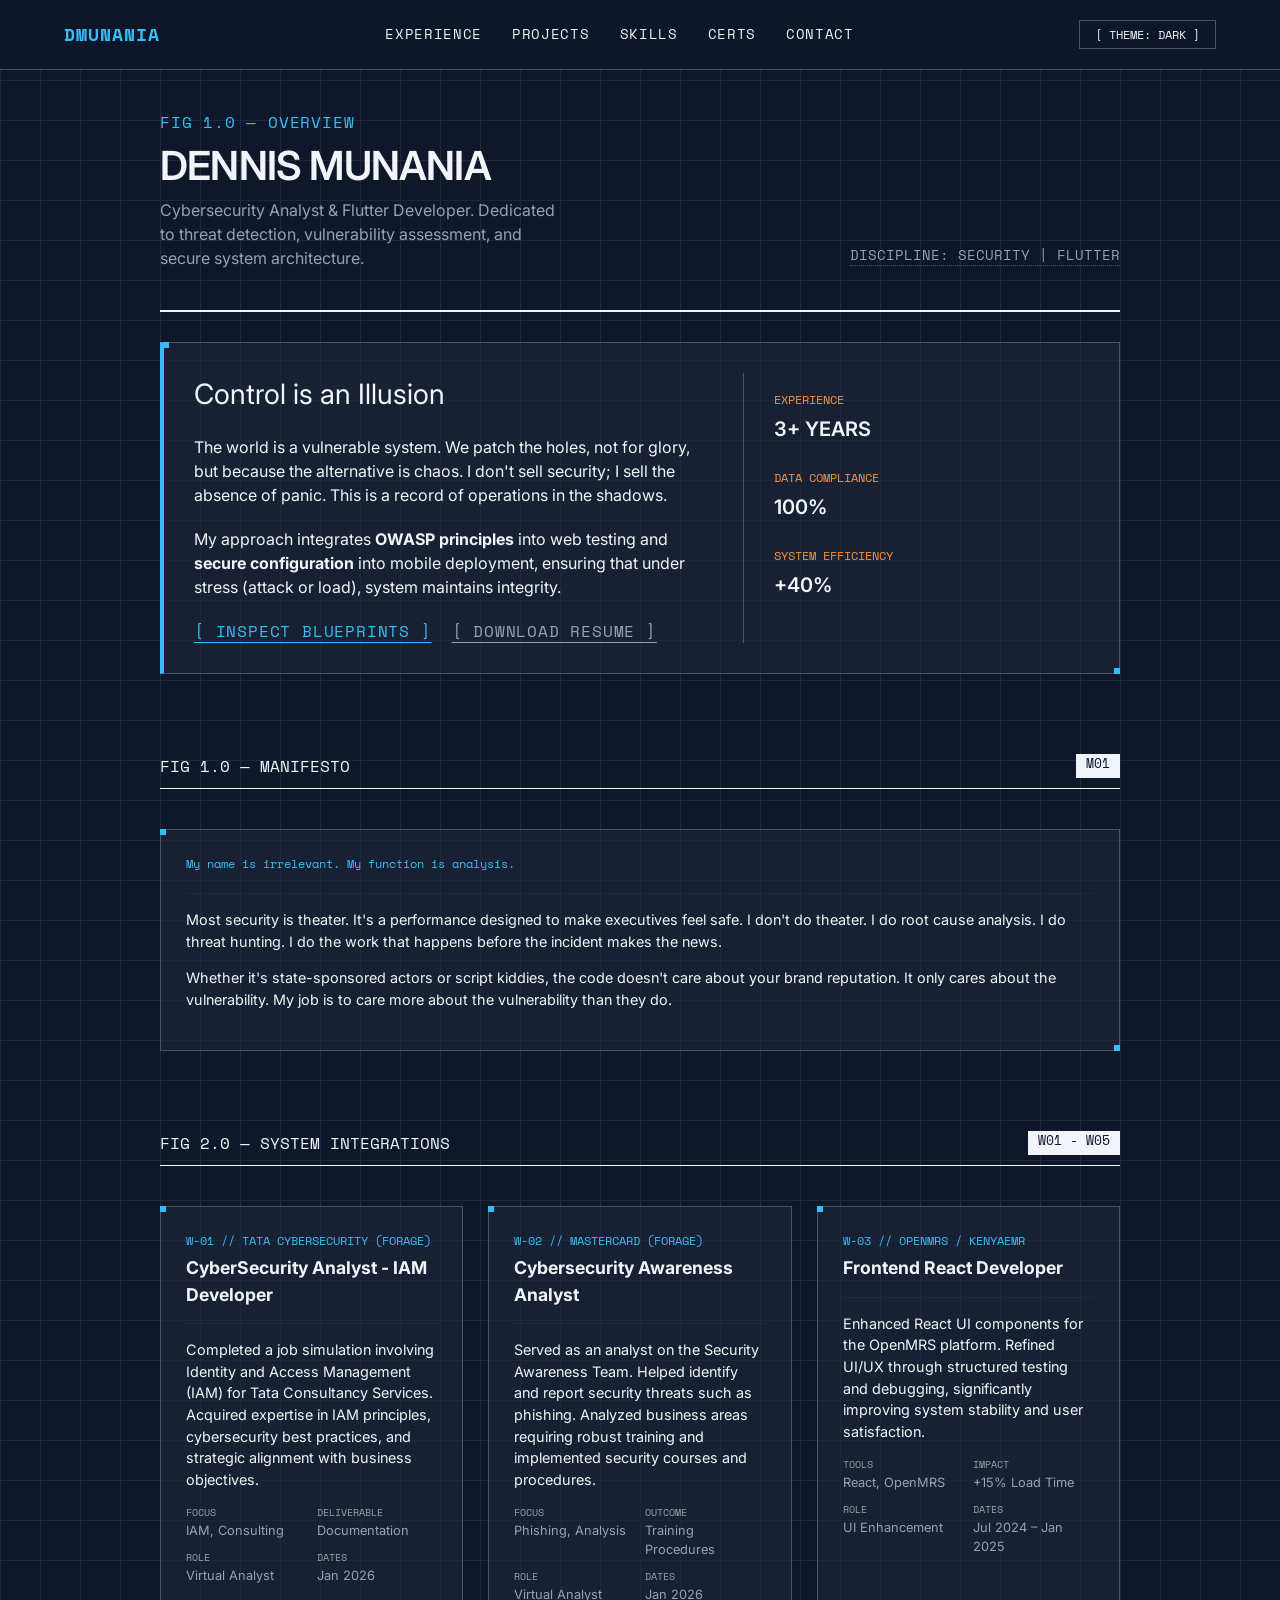
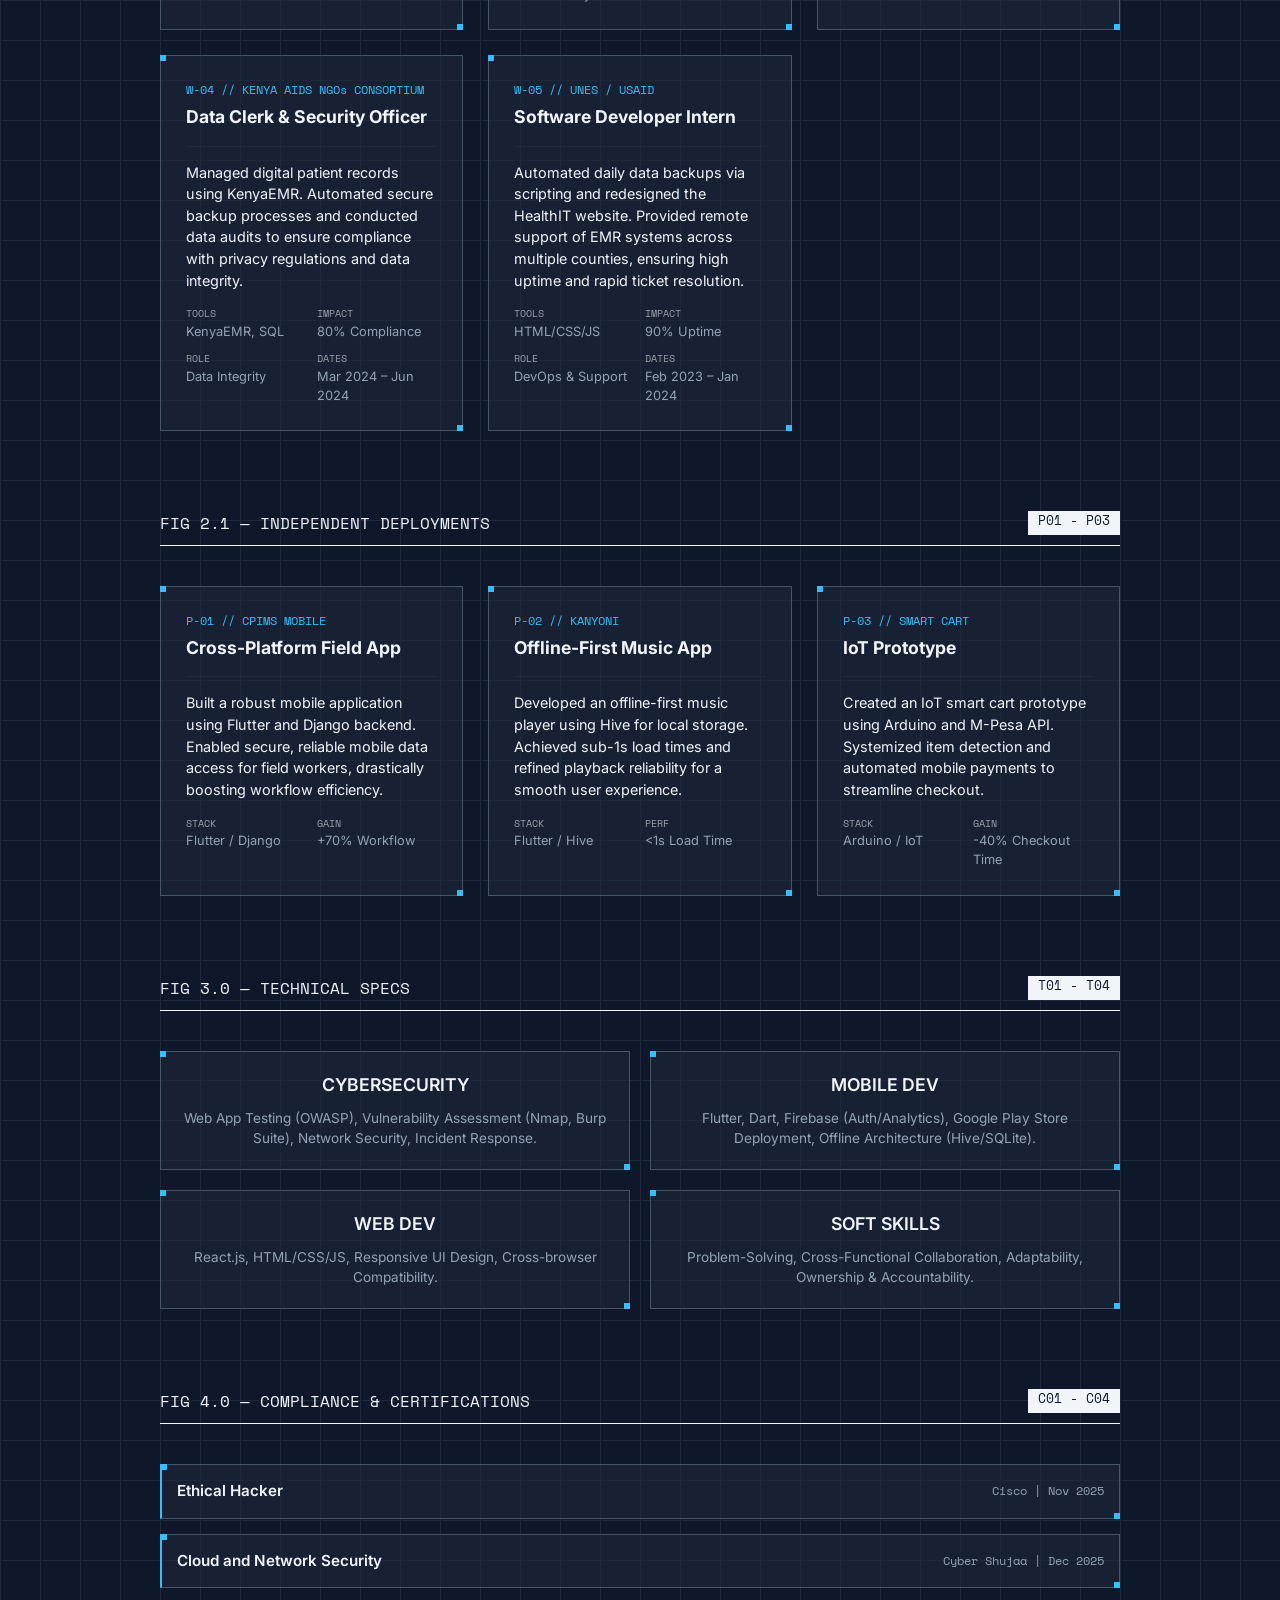
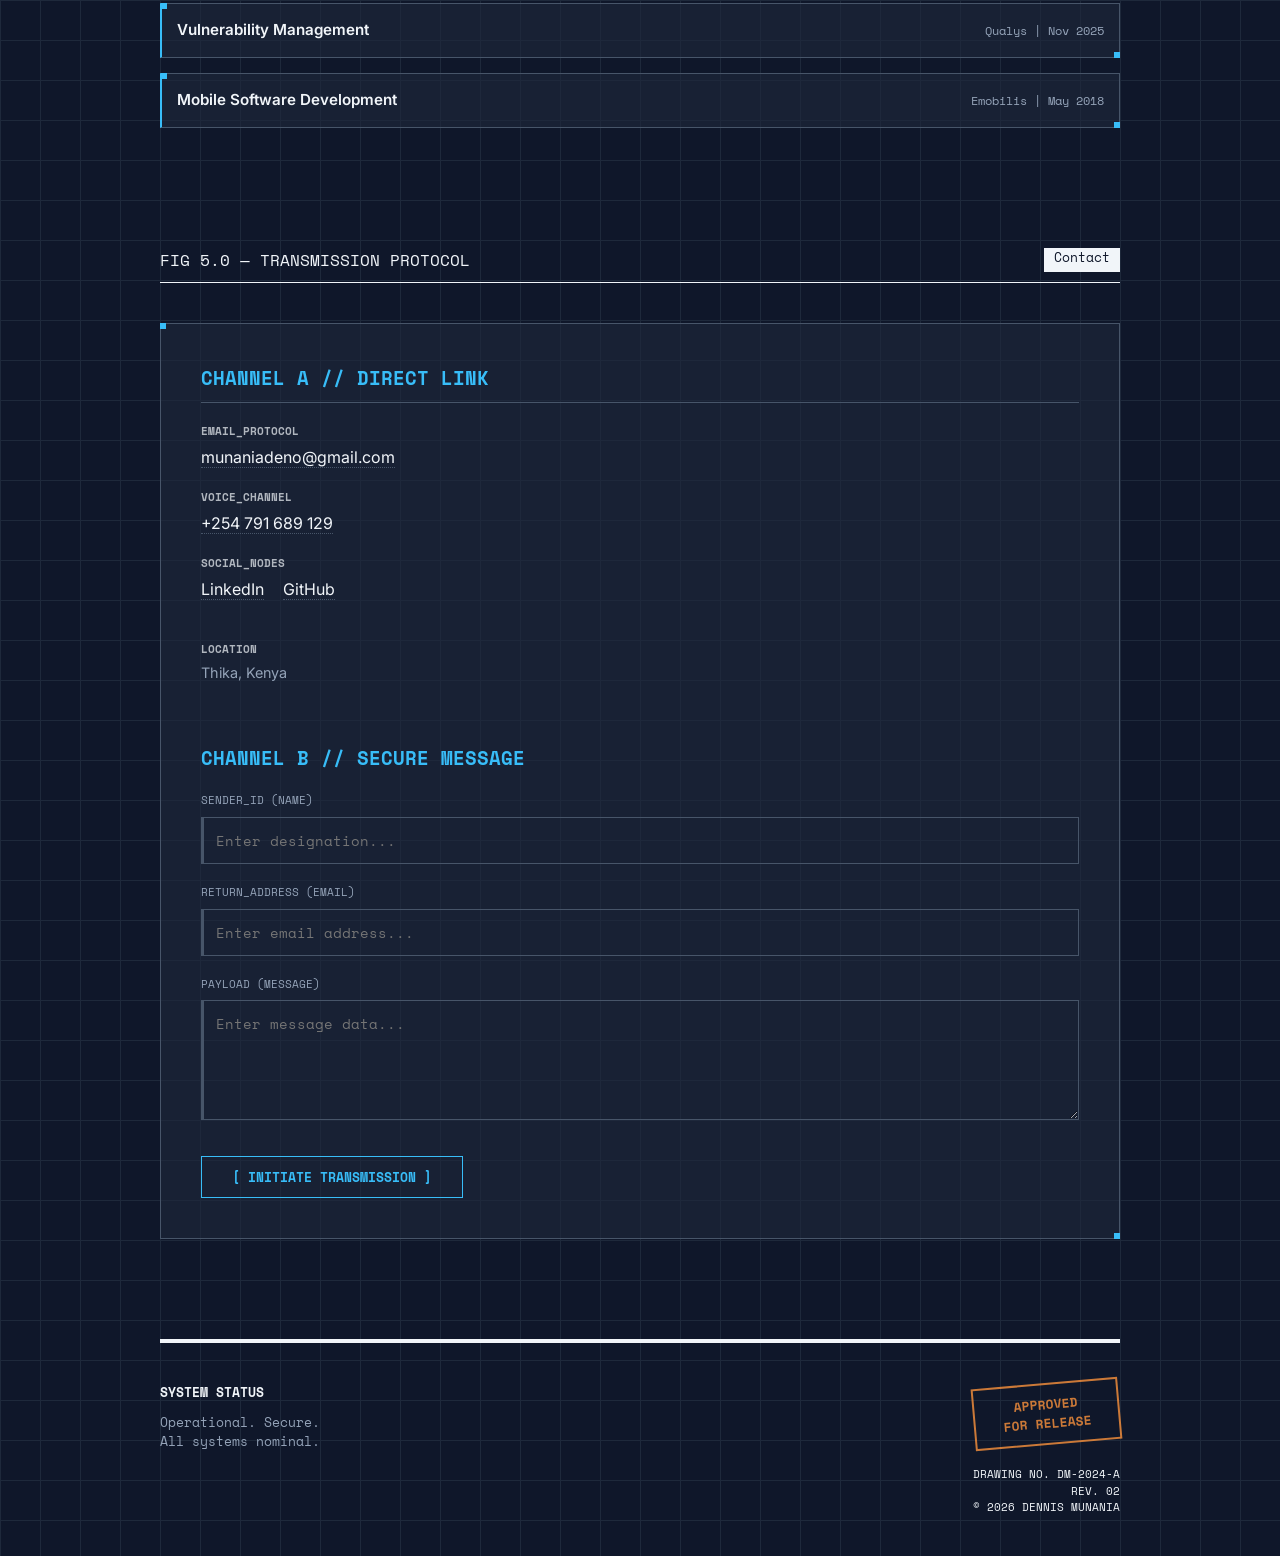
==== index.html @ c16d223c "first commit" ====
<!DOCTYPE html>
<html lang="en" data-theme="dark">
<head>
    <meta charset="UTF-8">
    <meta name="viewport" content="width=device-width, initial-scale=1.0">
    <title>Dennis Munania | Structural Security</title>
    <meta name="description" content="Portfolio of Dennis Munania - Flutter Developer & Cybersecurity Analyst.">

    <!-- Fonts: Inter for structure, Space Mono for technical specs -->
    <link rel="preconnect" href="https://fonts.googleapis.com">
    <link rel="preconnect" href="https://fonts.gstatic.com" crossorigin>
    <link href="https://fonts.googleapis.com/css2?family=Inter:wght@300;400;500;600&family=Space+Mono:ital,wght@0,400;0,700;1,400&display=swap" rel="stylesheet">
    <link rel="stylesheet" href="style.css">

</head>
<body>

    <!-- Navigation -->
    <nav class="blueprint-nav">
        <div class="nav-logo">DMUNANIA</div>
        <div class="nav-links">
            <a href="#experience">Experience</a>
            <a href="#projects">Projects</a>
            <a href="#skills">Skills</a>
            <a href="#certifications">Certs</a>
            <a href="#contact">Contact</a>
        </div>
        <button id="theme-toggle" class="theme-toggle-btn" aria-label="Toggle Dark Mode">
            [ THEME: DARK ]
        </button>
    </nav>

    <div class="container">
        
        <!-- Header: Title Block -->
        <header>
            <div class="title-block">
                <p class="tech-font" style="color: var(--primary-blue); margin-bottom: 10px;">FIG 1.0 — OVERVIEW</p>
                <h1>DENNIS MUNANIA</h1>
                <p style="max-width: 400px; color: var(--text-secondary);">
                    Cybersecurity Analyst & Flutter Developer. Dedicated to threat detection, vulnerability assessment, and secure system architecture.
                </p>
            </div>
            
            <div class="project-meta">
                <!-- <div class="meta-row">ARCHITECT: DENNIS MUNANIA</div> -->
                <div class="meta-row">DISCIPLINE: SECURITY | FLUTTER</div>
                <!-- <div class="meta-row">LOCATION: THIKA, KENYA</div>
                <div class="meta-row">CONTACT: +254791689129</div> -->
            </div>
        </header>

        <!-- Hero: Foundation Analysis -->
        <section>
            <div class="hero-plan border-box">
                <div class="hero-content">
                    <h2>Control is an Illusion</h2>
                    <p style="margin-bottom: 20px;">
                        The world is a vulnerable system. We patch the holes, not for glory, but because the alternative is chaos. I don't sell security; I sell the absence of panic. This is a record of operations in the shadows. 
                    </p>
                    <p>
                        My approach integrates <strong>OWASP principles</strong> into web testing and <strong>secure configuration</strong> into mobile deployment, 
                        ensuring that under stress (attack or load), system maintains integrity.
                    </p>


                    <div style="margin-top: 20px; display: flex; gap: 20px; flex-wrap: wrap;">
                        <!-- Primary Action -->
                        <a href="#projects" class="tech-font" style="color: var(--primary-blue); text-decoration: underline; text-underline-offset: 5px;">
                            [ INSPECT BLUEPRINTS ]
                        </a>
                        
                        <!-- Secondary Action -->
                        <a href="assets/Resume.pdf" download class="tech-font" style="color: var(--text-secondary); text-decoration: underline; text-underline-offset: 5px;">
                            [ DOWNLOAD RESUME ]
                        </a>
                    </div>
                </div>
                
                <div class="hero-stats">
                    <div class="stat-item">
                        <span class="stat-label">EXPERIENCE</span>
                        <div class="stat-value">3+ YEARS</div>
                    </div>
                    <div class="stat-item">
                        <span class="stat-label">DATA COMPLIANCE</span>
                        <div class="stat-value">100%</div>
                    </div>
                    <div class="stat-item">
                        <span class="stat-label">SYSTEM EFFICIENCY</span>
                        <div class="stat-value">+40%</div>
                    </div>
                </div>
            </div>
        </section>

        <!-- Manifesto -->
        <section>
            <div class="section-title">
                FIG 1.0 — MANIFESTO
                <span>M01</span>
            </div>
            <div class="case-grid">
                <article class="case-card border-box">
                    <div>
                        <div class="case-header">
                            <span class="case-id">My name is irrelevant. My function is analysis.</span>
                        </div>
                        <p>
                            Most security is theater. It's a performance designed to make executives feel safe. I don't do theater. I do root cause analysis. I do threat hunting. I do the work that happens before the incident makes the news.
                        </p>
                    <p>
                        Whether it's state-sponsored actors or script kiddies, the code doesn't care about your brand reputation. It only cares about the vulnerability. My job is to care more about the vulnerability than they do.
                    </p>
                    </div>
                </article>
            </div>
        </section>

        <!-- Work Experience -->
        <section id="experience">
            <div class="section-title">
                FIG 2.0 — SYSTEM INTEGRATIONS
                <span>W01 - W05</span>
            </div>

            <div class="case-grid">
                <!-- Role 01 (TATA) -->
                <article class="case-card border-box">
                    <div>
                        <div class="case-header">
                            <span class="case-id">W-01 // TATA CYBERSECURITY (FORAGE)</span>
                            <h3>CyberSecurity Analyst - IAM Developer</h3>
                        </div>
                        <p>
                            Completed a job simulation involving Identity and Access Management (IAM) for Tata Consultancy Services. Acquired expertise in IAM principles, cybersecurity best practices, and strategic alignment with business objectives.
                        </p>
                        <div class="case-specs">
                            <div><div class="spec-label">FOCUS</div>IAM, Consulting</div>
                            <div><div class="spec-label">DELIVERABLE</div>Documentation</div>
                            <div><div class="spec-label">ROLE</div>Virtual Analyst</div>
                            <div><div class="spec-label">DATES</div>Jan 2026</div>
                        </div>
                    </div>
                </article>

                <!-- Role 02 (MASTERCARD) -->
                <article class="case-card border-box">
                    <div>
                        <div class="case-header">
                            <span class="case-id">W-02 // MASTERCARD (FORAGE)</span>
                            <h3>Cybersecurity Awareness Analyst</h3>
                        </div>
                        <p>
                            Served as an analyst on the Security Awareness Team. Helped identify and report security threats such as phishing. Analyzed business areas requiring robust training and implemented security courses and procedures.
                        </p>
                        <div class="case-specs">
                            <div><div class="spec-label">FOCUS</div>Phishing, Analysis</div>
                            <div><div class="spec-label">OUTCOME</div>Training Procedures</div>
                            <div><div class="spec-label">ROLE</div>Virtual Analyst</div>
                            <div><div class="spec-label">DATES</div>Jan 2026</div>
                        </div>
                    </div>
                </article>

                <!-- Role 03 -->
                <article class="case-card border-box">
                    <div>
                        <div class="case-header">
                            <span class="case-id">W-03 // OPENMRS / KENYAEMR</span>
                            <h3>Frontend React Developer</h3>
                        </div>
                        <p>
                            Enhanced React UI components for the OpenMRS platform. Refined UI/UX through structured testing and debugging, significantly improving system stability and user satisfaction.
                        </p>
                        <div class="case-specs">
                            <div><div class="spec-label">TOOLS</div>React, OpenMRS</div>
                            <div><div class="spec-label">IMPACT</div>+15% Load Time</div>
                            <div><div class="spec-label">ROLE</div>UI Enhancement</div>
                            <div><div class="spec-label">DATES</div>Jul 2024 – Jan 2025</div>
                        </div>
                    </div>
                </article>

                <!-- Role 04 -->
                <article class="case-card border-box">
                    <div>
                        <div class="case-header">
                            <span class="case-id">W-04 // KENYA AIDS NGOs CONSORTIUM</span>
                            <h3>Data Clerk & Security Officer</h3>
                        </div>
                        <p>
                            Managed digital patient records using KenyaEMR. Automated secure backup processes and conducted data audits to ensure compliance with privacy regulations and data integrity.
                        </p>
                        <div class="case-specs">
                            <div><div class="spec-label">TOOLS</div>KenyaEMR, SQL</div>
                            <div><div class="spec-label">IMPACT</div>80% Compliance</div>
                            <div><div class="spec-label">ROLE</div>Data Integrity</div>
                            <div><div class="spec-label">DATES</div>Mar 2024 – Jun 2024</div>
                        </div>
                    </div>
                </article>

                <!-- Role 05 -->
                <article class="case-card border-box">
                    <div>
                        <div class="case-header">
                            <span class="case-id">W-05 // UNES / USAID</span>
                            <h3>Software Developer Intern</h3>
                        </div>
                        <p>
                            Automated daily data backups via scripting and redesigned the HealthIT website. Provided remote support of EMR systems across multiple counties, ensuring high uptime and rapid ticket resolution.
                        </p>
                        <div class="case-specs">
                            <div><div class="spec-label">TOOLS</div>HTML/CSS/JS</div>
                            <div><div class="spec-label">IMPACT</div>90% Uptime</div>
                            <div><div class="spec-label">ROLE</div>DevOps & Support</div>
                            <div><div class="spec-label">DATES</div>Feb 2023 – Jan 2024</div>
                        </div>
                    </div>
                </article>

            </div>
        </section>

        <!-- Projects -->
        <section id="projects">
            <div class="section-title">
                FIG 2.1 — INDEPENDENT DEPLOYMENTS
                <span>P01 - P03</span>
            </div>

            <div class="case-grid">
                <article class="case-card border-box">
                    <div>
                        <div class="case-header">
                            <span class="case-id">P-01 // CPIMS MOBILE</span>
                            <h3>Cross-Platform Field App</h3>
                        </div>
                        <p>Built a robust mobile application using Flutter and Django backend. Enabled secure, reliable mobile data access for field workers, drastically boosting workflow efficiency.</p>
                        <div class="case-specs">
                            <div><div class="spec-label">STACK</div>Flutter / Django</div>
                            <div><div class="spec-label">GAIN</div>+70% Workflow</div>
                        </div>
                    </div>
                </article>

                <article class="case-card border-box">
                    <div>
                        <div class="case-header">
                            <span class="case-id">P-02 // KANYONI</span>
                            <h3>Offline-First Music App</h3>
                        </div>
                        <p>Developed an offline-first music player using Hive for local storage. Achieved sub-1s load times and refined playback reliability for a smooth user experience.</p>
                        <div class="case-specs">
                            <div><div class="spec-label">STACK</div>Flutter / Hive</div>
                            <div><div class="spec-label">PERF</div><1s Load Time</div>
                        </div>
                    </div>
                </article>

                <article class="case-card border-box">
                    <div>
                        <div class="case-header">
                            <span class="case-id">P-03 // SMART CART</span>
                            <h3>IoT Prototype</h3>
                        </div>
                        <p>Created an IoT smart cart prototype using Arduino and M-Pesa API. Systemized item detection and automated mobile payments to streamline checkout.</p>
                        <div class="case-specs">
                            <div><div class="spec-label">STACK</div>Arduino / IoT</div>
                            <div><div class="spec-label">GAIN</div>-40% Checkout Time</div>
                        </div>
                    </div>
                </article>
            </div>
        </section>

        <!-- Skills -->
        <section id="skills">
            <div class="section-title">
                FIG 3.0 — TECHNICAL SPECS
                <span>T01 - T04</span>
            </div>
            <div class="skills-container">
                <div class="material-box border-box">
                    <div class="material-name">CYBERSECURITY</div>
                    <div class="material-desc">Web App Testing (OWASP), Vulnerability Assessment (Nmap, Burp Suite), Network Security, Incident Response.</div>
                </div>
                <div class="material-box border-box">
                    <div class="material-name">MOBILE DEV</div>
                    <div class="material-desc">Flutter, Dart, Firebase (Auth/Analytics), Google Play Store Deployment, Offline Architecture (Hive/SQLite).</div>
                </div>
                <div class="material-box border-box">
                    <div class="material-name">WEB DEV</div>
                    <div class="material-desc">React.js, HTML/CSS/JS, Responsive UI Design, Cross-browser Compatibility.</div>
                </div>
                <div class="material-box border-box">
                    <div class="material-name">SOFT SKILLS</div>
                    <div class="material-desc">Problem-Solving, Cross-Functional Collaboration, Adaptability, Ownership & Accountability.</div>
                </div>
            </div>
        </section>

        <!-- Certifications -->
        <section id="certifications">
            <div class="section-title">
                FIG 4.0 — COMPLIANCE & CERTIFICATIONS
                <span>C01 - C04</span>
            </div>
            <div class="cert-list">
                <div class="cert-item border-box">
                    <div class="cert-title">Ethical Hacker</div>
                    <div class="cert-meta">Cisco | Nov 2025</div>
                </div>
                <div class="cert-item border-box">
                    <div class="cert-title">Cloud and Network Security</div>
                    <div class="cert-meta">Cyber Shujaa | Dec 2025</div>
                </div>
                <div class="cert-item border-box">
                    <div class="cert-title">Vulnerability Management</div>
                    <div class="cert-meta">Qualys | Nov 2025</div>
                </div>
                <div class="cert-item border-box">
                    <div class="cert-title">Mobile Software Development</div>
                    <div class="cert-meta">Emobilis | May 2018</div>
                </div>
            </div>
        </section>

        <!-- Contact Section -->
        <section id="contact">
            <div class="section-title">
                FIG 5.0 — TRANSMISSION PROTOCOL
                <span>Contact</span>
            </div>
            
            <div class="contact-schematic border-box" style="padding: 40px;">
                <!-- Left: Contact Info -->
                <div class="contact-info-panel">
                    <h3>CHANNEL A // DIRECT LINK</h3>
                    
                    <div class="contact-item">
                        <strong>EMAIL_PROTOCOL</strong>
                        <a href="mailto:munaniadeno@gmail.com">munaniadeno@gmail.com</a>
                    </div>
                    
                    <div class="contact-item">
                        <strong>VOICE_CHANNEL</strong>
                        <a href="tel:+254791689129">+254 791 689 129</a>
                    </div>

                    <div class="contact-item">
                        <strong>SOCIAL_NODES</strong>
                        <div style="margin-top: 5px;">
                            <a href="https://www.linkedin.com/in/dennis-munania/" target="_blank" style="margin-right: 15px;">LinkedIn</a>
                            <a href="https://github.com/munania/" target="_blank" >GitHub</a>
                        </div>
                    </div>

                    <div class="contact-item" style="margin-top: 40px;">
                        <strong>LOCATION</strong>
                        <p style="font-size: 0.9rem; color: var(--text-secondary);">Thika, Kenya</p>
                    </div>
                </div>

                <!-- Right: Contact Form (Updated with Formspree) -->
                <div class="contact-form-panel">
                    <h3 style="font-family: var(--font-tech); margin-bottom: 20px; color: var(--primary-blue);">CHANNEL B // SECURE MESSAGE</h3>
                    <form 
                        action="https://formspree.io/f/mreeepve" 
                        method="POST"
                    >
                        <!-- Hidden input for subject line -->
                        <input type="hidden" name="_subject" value="New Transmission from Portfolio">

                        <div class="form-group">
                            <label class="form-label">SENDER_ID (NAME)</label>
                            <input type="text" class="form-input" name="name" required placeholder="Enter designation...">
                        </div>

                        <div class="form-group">
                            <label class="form-label">RETURN_ADDRESS (EMAIL)</label>
                            <input type="email" class="form-input" name="_replyto" required placeholder="Enter email address...">
                        </div>

                        <div class="form-group">
                            <label class="form-label">PAYLOAD (MESSAGE)</label>
                            <textarea class="form-textarea" name="message" required placeholder="Enter message data..."></textarea>
                        </div>

                        <button type="submit" class="submit-btn">[ INITIATE TRANSMISSION ]</button>
                    </form>
                </div>
            </div>
        </section>

        <!-- Footer -->
        <footer>
            <div class="footer-col">
                <p><strong>SYSTEM STATUS</strong></p>
                <p style="margin-top: 10px; color: var(--text-secondary);">
                    Operational. Secure.<br>
                    All systems nominal.
                </p>
            </div>
            <div class="footer-col" style="text-align: right;">
                <div class="approval-stamp">
                    APPROVED<br>
                    FOR RELEASE
                </div>
                <p style="margin-top: 20px; font-size: 0.7rem;">
                    DRAWING NO. DM-2024-A<br>
                    REV. 02<br>
                    &copy; <span id="year"></span> DENNIS MUNANIA
                </p>
            </div>
        </footer>

    </div>

    <script>
        // --- Dynamic Year Script ---
        document.getElementById('year').textContent = new Date().getFullYear();

        // --- Theme Toggle Logic ---
        const toggleBtn = document.getElementById('theme-toggle');
        const htmlElement = document.documentElement;

        // Default to 'dark' if no local storage found
        const currentTheme = localStorage.getItem('theme') || 'dark';
        htmlElement.setAttribute('data-theme', currentTheme);
        updateButtonText(currentTheme);

        toggleBtn.addEventListener('click', () => {
            let theme = htmlElement.getAttribute('data-theme');
            const newTheme = theme === 'light' ? 'dark' : 'light';
            
            htmlElement.setAttribute('data-theme', newTheme);
            localStorage.setItem('theme', newTheme);
            updateButtonText(newTheme);
        });

        function updateButtonText(theme) {
            if (theme === 'light') {
                toggleBtn.textContent = '[ THEME: LIGHT ]';
            } else {
                toggleBtn.textContent = '[ THEME: DARK ]';
            }
        }
    </script>

</body>
</html>
---- style.css ----
/* --- CSS Variables & Themes --- */
        :root {
            /* LIGHT THEME */
            --bg-color: #FDFDFD;
            --grid-line: #E2E8F0;
            --border-color: #94A3B8;
            --primary-blue: #2563EB;
            --primary-dark: #1E3A8A;
            --text-main: #0F172A;
            --text-secondary: #475569;
            --accent-orange: #EA580C; 
            --card-bg: rgba(255, 255, 255, 0.8);
            --nav-bg: rgba(253, 253, 253, 0.95);

            /* Typography */
            --font-display: 'Inter', system-ui, sans-serif;
            --font-tech: 'Space Mono', monospace;
            
            /* Dimensions - Reduced Width for focused reading */
            --spacing-unit: 1rem;
            --container-width: 1000px; 
        }

        [data-theme="dark"] {
            /* DARK THEME (Blueprint Night Mode) */
            --bg-color: #0F172A; /* Dark Slate */
            --grid-line: #1E293B; /* Faint dark lines */
            --border-color: #475569;
            --primary-blue: #38BDF8; /* Sky Blue for dark mode contrast */
            --primary-dark: #0EA5E9;
            --text-main: #F1F5F9; /* Off-white text */
            --text-secondary: #94A3B8;
            --accent-orange: #FB923C;
            --card-bg: rgba(30, 41, 59, 0.6);
            --nav-bg: rgba(15, 23, 42, 0.95);
        }

        /* --- Global Reset & Background Grid --- */
        * {
            box-sizing: border-box;
            margin: 0;
            padding: 0;
            transition: background-color 0.3s ease, color 0.3s ease, border-color 0.3s ease;
        }

        body {
            background-color: var(--bg-color);
            /* The grid sits behind the container */
            background-image: 
                linear-gradient(var(--grid-line) 1px, transparent 1px),
                linear-gradient(90deg, var(--grid-line) 1px, transparent 1px);
            background-size: 40px 40px;
            color: var(--text-main);
            font-family: var(--font-display);
            line-height: 1.5;
            overflow-x: hidden;
            padding-top: 70px; /* Space for sticky nav */
        }

        /* --- Navigation Bar --- */
        .blueprint-nav {
            position: fixed;
            top: 0;
            left: 0;
            width: 100%;
            height: 70px;
            background-color: var(--nav-bg);
            border-bottom: 1px solid var(--border-color);
            z-index: 1000;
            display: flex;
            justify-content: space-between;
            align-items: center;
            padding: 0 5%;
            backdrop-filter: blur(5px);
        }

        .nav-logo {
            font-family: var(--font-tech);
            font-weight: 700;
            font-size: 1.1rem;
            color: var(--primary-blue);
            text-transform: uppercase;
            letter-spacing: 1px;
        }

        .nav-links {
            display: flex;
            gap: 30px;
            align-items: center;
        }

        .nav-links a {
            font-family: var(--font-tech);
            font-size: 0.85rem;
            color: var(--text-main);
            text-decoration: none;
            text-transform: uppercase;
            letter-spacing: 0.05em;
            position: relative;
        }

        .nav-links a:hover {
            color: var(--primary-blue);
        }

        .theme-toggle-btn {
            background: transparent;
            border: 1px solid var(--border-color);
            color: var(--text-main);
            font-family: var(--font-tech);
            font-size: 0.75rem;
            padding: 5px 15px;
            cursor: pointer;
            text-transform: uppercase;
            transition: all 0.3s ease;
        }

        .theme-toggle-btn:hover {
            background: var(--primary-blue);
            color: white;
            border-color: var(--primary-blue);
        }

        /* --- Utility Classes --- */
        .tech-font {
            font-family: var(--font-tech);
            text-transform: uppercase;
            letter-spacing: 0.05em;
        }

        .border-box {
            border: 1px solid var(--border-color);
            background: var(--card-bg);
            position: relative;
        }

        .border-box::before, .border-box::after {
            content: '';
            position: absolute;
            width: 6px;
            height: 6px;
            background-color: var(--primary-blue);
            transition: all 0.3s ease;
            /* CRITICAL FIX: Allows clicks to pass through the decorative corners */
            pointer-events: none; 
        }
        .border-box::before { top: -1px; left: -1px; }
        .border-box::after { bottom: -1px; right: -1px; }
        
        .border-box:hover::before, .border-box:hover::after {
            width: 100%;
            height: 100%;
            opacity: 0.05;
            background-color: var(--primary-blue);
        }

        /* --- Layout Structure --- */
        .container {
            max-width: var(--container-width);
            margin: 0 auto;
            padding: 0 20px;
        }

        section {
            margin-bottom: 80px;
            scroll-margin-top: 100px; /* Offset for sticky header */
        }

        /* --- Header --- */
        header {
            padding: 40px 0 40px;
            border-bottom: 2px solid var(--text-main);
            display: flex;
            justify-content: space-between;
            align-items: flex-end;
            flex-wrap: wrap;
            gap: 20px;
        }

        .title-block h1 {
            font-size: 2.5rem;
            font-weight: 600;
            line-height: 1.1;
            margin-bottom: 10px;
            letter-spacing: -0.02em;
        }

        .project-meta {
            text-align: right;
            font-family: var(--font-tech);
            font-size: 0.85rem;
            color: var(--text-secondary);
        }

        .meta-row {
            margin-bottom: 4px;
            border-bottom: 1px dotted var(--border-color);
            display: inline-block;
            min-width: 150px;
        }

        /* --- Hero Section --- */
        .hero-plan {
            display: grid;
            grid-template-columns: 1.5fr 1fr;
            gap: 30px;
            padding: 30px;
            border-left: 4px solid var(--primary-blue);
            background: var(--card-bg);
            margin-top: 30px;
        }

        .hero-content h2 {
            font-size: 1.75rem;
            margin-bottom: 20px;
            font-weight: 400;
        }

        .hero-stats {
            border-left: 1px solid var(--border-color);
            padding-left: 30px;
            display: flex;
            flex-direction: column;
            justify-content: center;
        }

        .stat-item {
            margin-bottom: 25px;
        }

        .stat-label {
            display: block;
            font-family: var(--font-tech);
            font-size: 0.75rem;
            color: var(--accent-orange);
            margin-bottom: 5px;
        }

        .stat-value {
            font-size: 1.25rem;
            font-weight: 600;
        }

        /* --- Section Titles --- */
        .section-title {
            font-family: var(--font-tech);
            font-size: 1rem;
            border-bottom: 1px solid var(--text-main);
            padding-bottom: 10px;
            margin-bottom: 40px;
            display: flex;
            justify-content: space-between;
        }
        
        .section-title span {
            background: var(--text-main);
            color: var(--bg-color);
            padding: 0 10px;
            font-size: 0.8rem;
        }

        /* --- Cards --- */
        .case-grid {
            display: grid;
            grid-template-columns: repeat(auto-fit, minmax(300px, 1fr));
            gap: 25px;
        }

        .case-card {
            padding: 25px;
            display: flex;
            flex-direction: column;
            justify-content: space-between;
            height: 100%;
        }

        .case-header {
            border-bottom: 1px solid var(--grid-line);
            padding-bottom: 15px;
            margin-bottom: 15px;
        }

        .case-id {
            font-family: var(--font-tech);
            color: var(--primary-blue);
            font-size: 0.75rem;
            margin-bottom: 5px;
            display: block;
        }
        
        .case-card h3 {
            font-size: 1.1rem;
        }

        .case-card p {
            font-size: 0.9rem;
            margin-bottom: 15px;
        }

        .case-specs {
            display: grid;
            grid-template-columns: 1fr 1fr;
            gap: 10px;
            margin-top: auto;
            font-size: 0.8rem;
            color: var(--text-secondary);
        }

        .spec-label {
            font-family: var(--font-tech);
            font-size: 0.65rem;
            color: var(--text-main);
            opacity: 0.6;
        }

        /* --- Skills & Certs --- */
        .skills-container {
            display: grid;
            grid-template-columns: repeat(2, 1fr);
            gap: 20px;
        }

        .material-box {
            padding: 20px;
            text-align: center;
        }

        .material-name {
            font-size: 1.1rem;
            font-weight: 600;
            margin-bottom: 10px;
        }

        .material-desc {
            font-size: 0.85rem;
            color: var(--text-secondary);
        }

        .cert-list {
            display: grid;
            grid-template-columns: 1fr;
            gap: 15px;
        }
        
        .cert-item {
            padding: 15px;
            border-left: 2px solid var(--primary-blue);
            background: var(--card-bg);
            display: flex;
            justify-content: space-between;
            align-items: center;
        }
        
        .cert-title {
            font-weight: 600;
            font-size: 0.95rem;
        }
        
        .cert-meta {
            font-size: 0.75rem;
            color: var(--text-secondary);
            font-family: var(--font-tech);
            text-align: right;
        }

        /* --- Contact Section --- */
        #contact {
            padding-top: 40px;
        }

        .contact-schematic {
            display: grid;
            grid-template-columns: 1fr;
            gap: 40px;
        }

        .contact-info-panel h3 {
            font-family: var(--font-tech);
            margin-bottom: 20px;
            color: var(--primary-blue);
            border-bottom: 1px solid var(--border-color);
            padding-bottom: 10px;
        }

        .contact-item {
            margin-bottom: 20px;
        }
        
        .contact-item strong {
            display: block;
            font-family: var(--font-tech);
            font-size: 0.7rem;
            opacity: 0.7;
            margin-bottom: 5px;
            text-transform: uppercase;
        }
        
        .contact-item a {
            color: var(--text-main);
            text-decoration: none;
            border-bottom: 1px dotted var(--border-color);
        }
        
        .contact-item a:hover {
            color: var(--primary-blue);
            border-style: solid;
        }

        .form-group {
            margin-bottom: 20px;
            position: relative;
        }

        .form-label {
            display: block;
            font-family: var(--font-tech);
            font-size: 0.7rem;
            margin-bottom: 8px;
            color: var(--text-secondary);
            text-transform: uppercase;
        }

        .form-input, .form-textarea {
            width: 100%;
            background: transparent;
            border: 1px solid var(--border-color);
            border-left: 3px solid var(--border-color);
            padding: 12px;
            font-family: var(--font-tech);
            color: var(--text-main);
            font-size: 0.9rem;
            outline: none;
            /* Ensure inputs are clickable above any other elements */
            position: relative;
            z-index: 10; 
        }

        .form-input:focus, .form-textarea:focus {
            border-color: var(--primary-blue);
            border-left-color: var(--primary-blue);
        }

        .form-textarea {
            resize: vertical;
            min-height: 120px;
        }

        .submit-btn {
            background: transparent;
            color: var(--primary-blue);
            border: 1px solid var(--primary-blue);
            padding: 10px 30px;
            font-family: var(--font-tech);
            font-weight: 700;
            text-transform: uppercase;
            cursor: pointer;
            transition: all 0.3s ease;
            margin-top: 10px;
            position: relative;
            z-index: 10;
        }

        .submit-btn:hover {
            background: var(--primary-blue);
            color: var(--bg-color);
        }

        /* --- Footer --- */
        footer {
            margin-top: 100px;
            padding: 40px 0;
            border-top: 4px solid var(--text-main);
            display: flex;
            justify-content: space-between;
            align-items: flex-start;
            font-family: var(--font-tech);
            font-size: 0.8rem;
        }

        .footer-col {
            max-width: 300px;
        }

        .approval-stamp {
            border: 2px solid var(--accent-orange);
            color: var(--accent-orange);
            padding: 10px 20px;
            text-align: center;
            font-weight: bold;
            transform: rotate(-5deg);
            opacity: 0.8;
        }

        /* --- Responsive --- */
        @media (max-width: 768px) {
            .blueprint-nav { padding: 0 20px; }
            .nav-links { display: none; }
            .hero-plan { grid-template-columns: 1fr; }
            .hero-stats { border-left: none; border-top: 1px solid var(--border-color); padding-left: 0; padding-top: 30px; }
            header { flex-direction: column; align-items: flex-start; }
            .project-meta { text-align: left; }
            .skills-container { grid-template-columns: 1fr; }
        }
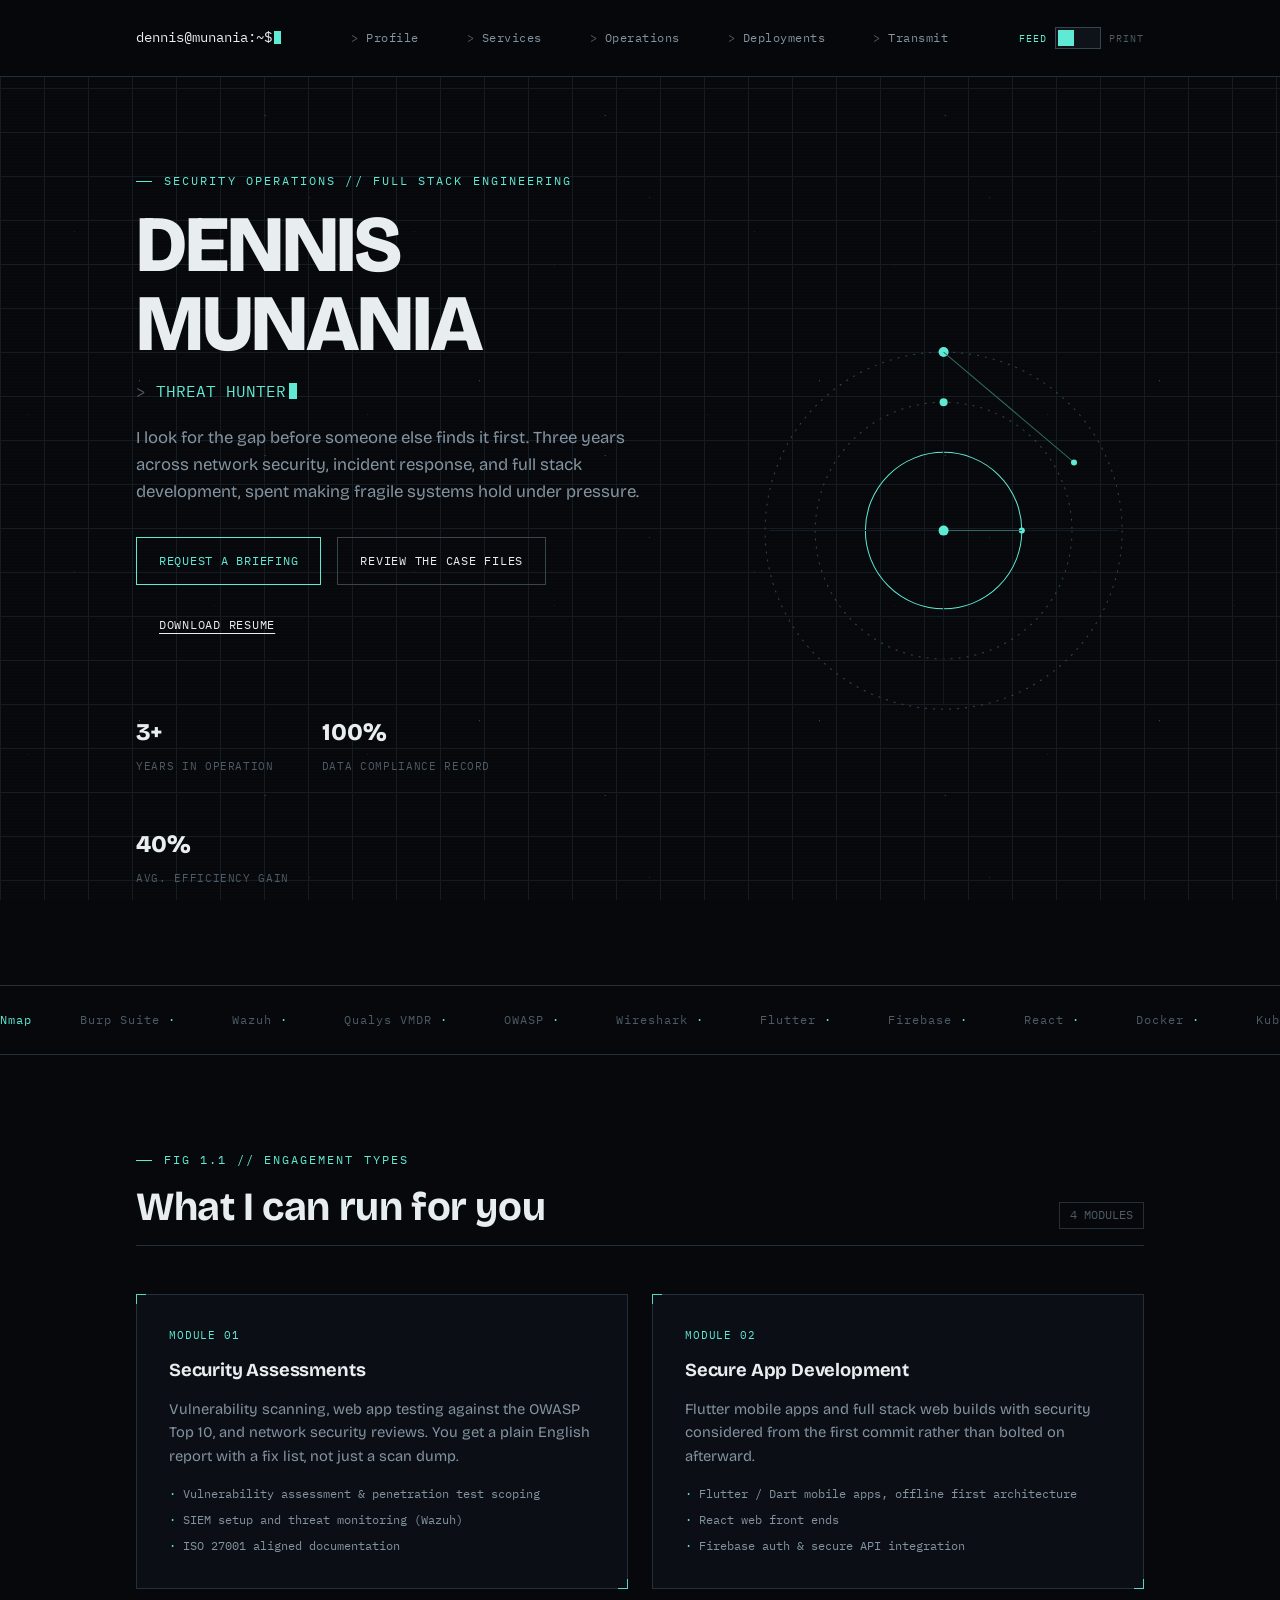
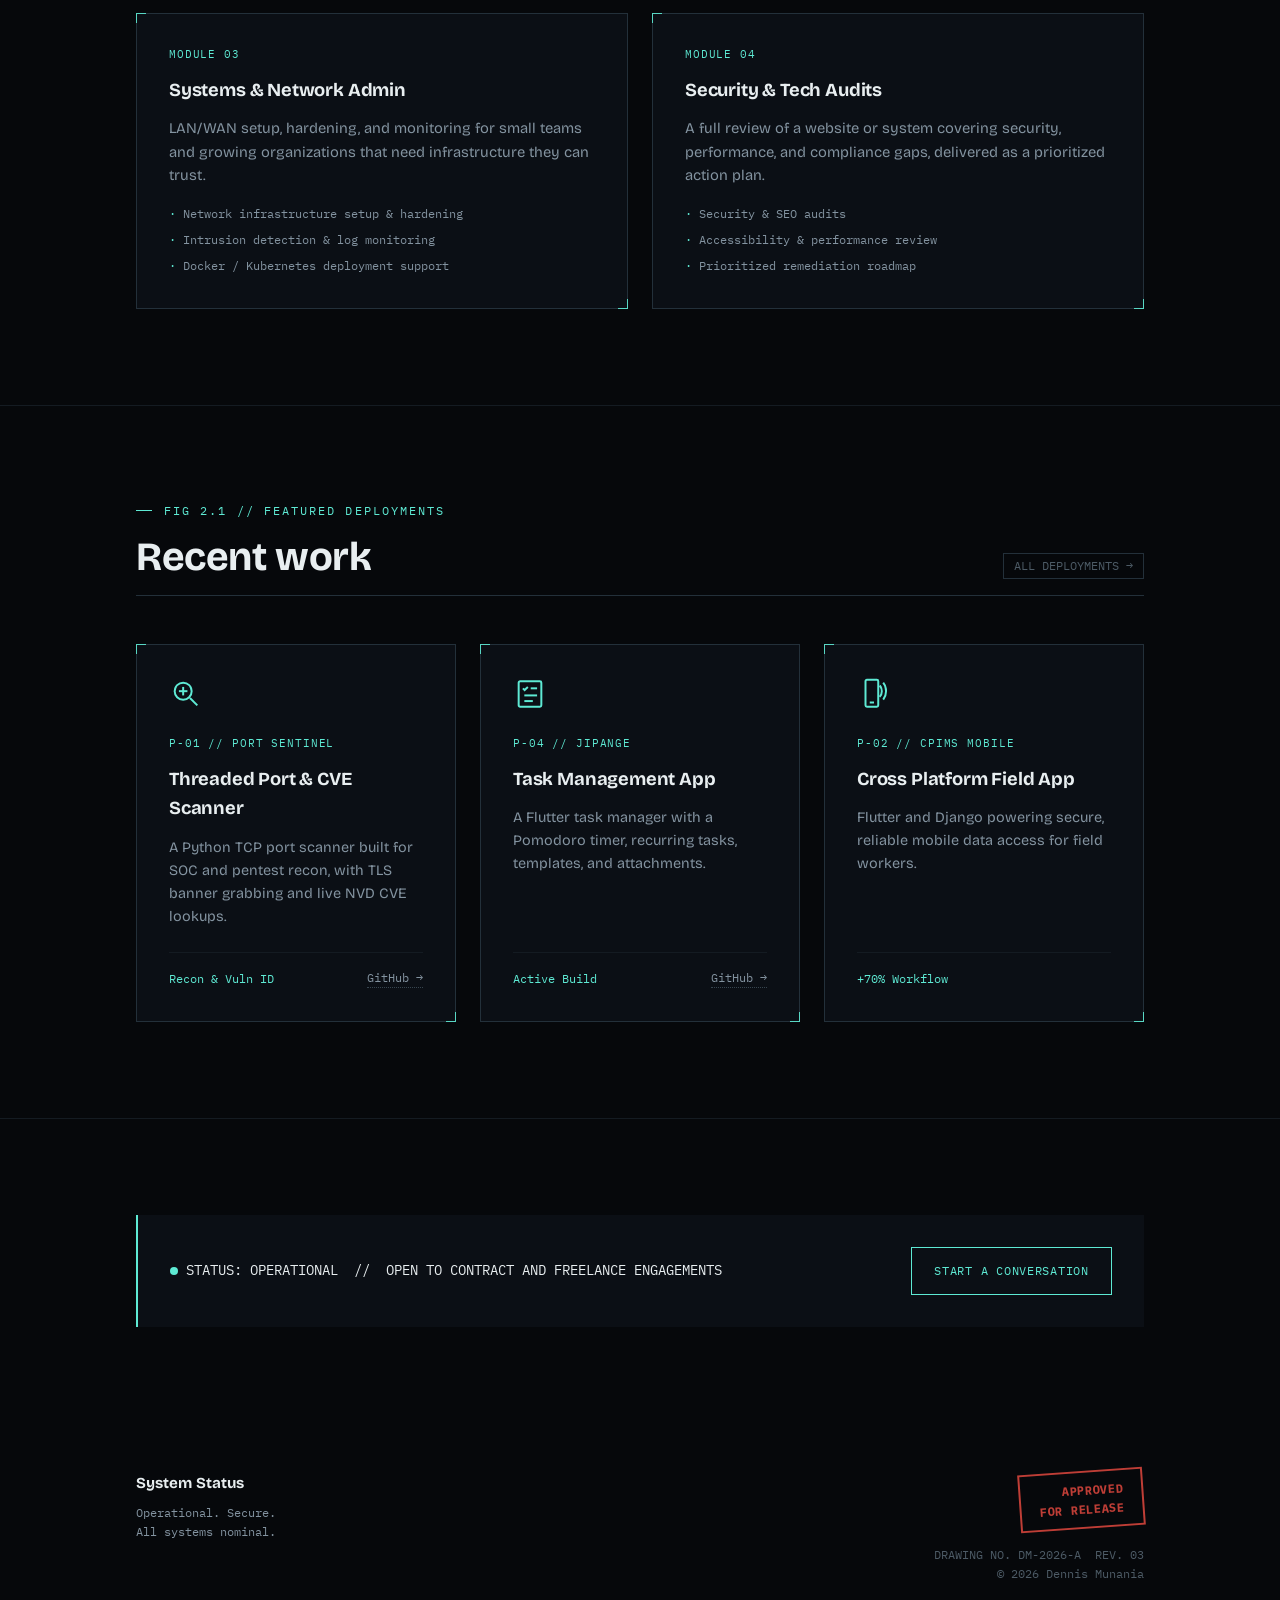
==== commit 850268d3: "Update UI design and added multiple pages" ====
--- a/index.html
+++ b/index.html
@@ -1,453 +1,337 @@
 <!DOCTYPE html>
 <html lang="en" data-theme="dark">
 <head>
-    <meta charset="UTF-8">
-    <meta name="viewport" content="width=device-width, initial-scale=1.0">
-    <title>Dennis Munania | Structural Security</title>
-    <meta name="description" content="Portfolio of Dennis Munania - Flutter Developer & Cybersecurity Analyst.">
-
-    <!-- Fonts: Inter for structure, Space Mono for technical specs -->
-    <link rel="preconnect" href="https://fonts.googleapis.com">
-    <link rel="preconnect" href="https://fonts.gstatic.com" crossorigin>
-    <link href="https://fonts.googleapis.com/css2?family=Inter:wght@300;400;500;600&family=Space+Mono:ital,wght@0,400;0,700;1,400&display=swap" rel="stylesheet">
-    <link rel="stylesheet" href="style.css">
-
+<meta charset="UTF-8">
+<script>(function(){try{var t=localStorage.getItem("dm-theme");if(t)document.documentElement.setAttribute("data-theme",t);}catch(e){}})();</script>
+<meta name="viewport" content="width=device-width, initial-scale=1.0">
+<title>Dennis Munania | Security Analyst & Full Stack Developer</title>
+<meta name="description" content="Dennis Munania. Cybersecurity analyst and Flutter / full stack developer based in Kenya. Security assessments, secure app development, and systems administration for hire.">
+<link rel="preconnect" href="https://fonts.googleapis.com">
+<link rel="preconnect" href="https://fonts.gstatic.com" crossorigin>
+<link href="https://fonts.googleapis.com/css2?family=Bricolage+Grotesque:opsz,wght@12..96,400;12..96,500;12..96,600;12..96,700;12..96,800&family=IBM+Plex+Mono:wght@400;500;600&display=swap" rel="stylesheet">
+<meta name="keywords" content="cybersecurity analyst Kenya, penetration testing Nairobi, Flutter developer Kenya, freelance security consultant, ethical hacker Kenya, network security Thika, ISO 27001 consultant Kenya, security audit Kenya, full stack developer Kenya, hire cybersecurity analyst">
+<meta name="robots" content="index, follow, max-image-preview:large">
+<meta name="author" content="Dennis Munania">
+<meta name="copyright" content="Dennis Munania">
+<meta http-equiv="Content-Language" content="en">
+<link rel="canonical" href="https://dennismunania.com/">
+<link rel="icon" href="data:,">
+<meta name="theme-color" content="#06080b">
+
+<meta name="geo.region" content="KE-13">
+<meta name="geo.placename" content="Thika, Kenya">
+<meta name="geo.position" content="-1.0396;37.0900">
+<meta name="ICBM" content="-1.0396, 37.0900">
+
+<meta property="og:type" content="website">
+<meta property="og:url" content="https://dennismunania.com/">
+<meta property="og:title" content="Dennis Munania | Security Analyst & Full Stack Developer">
+<meta property="og:description" content="Dennis Munania. Cybersecurity analyst and Flutter / full stack developer based in Kenya. Security assessments, secure app development, and systems administration for hire.">
+<meta property="og:image" content="https://dennismunania.com/assets/og-image.jpg">
+<meta property="og:image:width" content="1200">
+<meta property="og:image:height" content="630">
+<meta property="og:site_name" content="Dennis Munania">
+<meta property="og:locale" content="en_US">
+
+<meta name="twitter:card" content="summary_large_image">
+<meta name="twitter:title" content="Dennis Munania | Security Analyst & Full Stack Developer">
+<meta name="twitter:description" content="Dennis Munania. Cybersecurity analyst and Flutter / full stack developer based in Kenya. Security assessments, secure app development, and systems administration for hire.">
+<meta name="twitter:image" content="https://dennismunania.com/assets/og-image.jpg">
+
+<script type="application/ld+json">
+{
+  "@context": "https://schema.org",
+  "@type": "Person",
+  "@id": "https://dennismunania.com/#person",
+  "name": "Dennis Munania",
+  "url": "https://dennismunania.com/",
+  "image": "https://dennismunania.com/assets/og-image.jpg",
+  "jobTitle": "Cybersecurity Analyst & Full Stack Developer",
+  "description": "Cybersecurity analyst and Flutter / full stack developer based in Kenya, offering security assessments, secure app development, and systems administration.",
+  "email": "mailto:munaniadeno@gmail.com",
+  "telephone": "+254791689129",
+  "address": {
+    "@type": "PostalAddress",
+    "addressLocality": "Thika",
+    "addressRegion": "Kiambu County",
+    "addressCountry": "KE"
+  },
+  "sameAs": [
+    "https://www.linkedin.com/in/dennis-munania/",
+    "https://github.com/munania/"
+  ],
+  "knowsAbout": [
+    "Cybersecurity",
+    "Penetration Testing",
+    "Vulnerability Assessment",
+    "Network Security",
+    "Incident Response",
+    "SIEM",
+    "Wazuh",
+    "ISO 27001",
+    "Flutter Development",
+    "React",
+    "Systems Administration"
+  ],
+  "alumniOf": {
+    "@type": "CollegeOrUniversity",
+    "name": "Masinde Muliro University of Science and Technology"
+  },
+  "makesOffer": [
+    {
+      "@type": "Offer",
+      "itemOffered": {
+        "@type": "Service",
+        "name": "Security Assessments",
+        "description": "Vulnerability scanning, OWASP Top 10 web app testing, and network security reviews."
+      }
+    },
+    {
+      "@type": "Offer",
+      "itemOffered": {
+        "@type": "Service",
+        "name": "Secure App Development",
+        "description": "Flutter mobile apps and full stack web builds with security considered from the first commit."
+      }
+    },
+    {
+      "@type": "Offer",
+      "itemOffered": {
+        "@type": "Service",
+        "name": "Systems & Network Admin",
+        "description": "LAN/WAN setup, hardening, and monitoring for small teams and growing organizations."
+      }
+    },
+    {
+      "@type": "Offer",
+      "itemOffered": {
+        "@type": "Service",
+        "name": "Security & Tech Audits",
+        "description": "Full review of a website or system covering security, performance, and compliance gaps."
+      }
+    }
+  ]
+}
+</script>
+<script type="application/ld+json">
+{
+  "@context": "https://schema.org",
+  "@type": "WebSite",
+  "@id": "https://dennismunania.com/#website",
+  "name": "Dennis Munania | Security Analyst & Full Stack Developer",
+  "url": "https://dennismunania.com/",
+  "author": {
+    "@id": "https://dennismunania.com/#person"
+  },
+  "inLanguage": "en"
+}
+</script>
+<link rel="stylesheet" href="style.css">
 </head>
-<body>
-
-    <!-- Navigation -->
-    <nav class="blueprint-nav">
-        <div class="nav-logo">DMUNANIA</div>
-        <div class="nav-links">
-            <a href="#experience">Experience</a>
-            <a href="#projects">Projects</a>
-            <a href="#skills">Skills</a>
-            <a href="#certifications">Certs</a>
-            <a href="#contact">Contact</a>
-        </div>
-        <button id="theme-toggle" class="theme-toggle-btn" aria-label="Toggle Dark Mode">
-            [ THEME: DARK ]
-        </button>
-    </nav>
-
-    <div class="container">
-        
-        <!-- Header: Title Block -->
-        <header>
-            <div class="title-block">
-                <p class="tech-font" style="color: var(--primary-blue); margin-bottom: 10px;">FIG 1.0 — OVERVIEW</p>
-                <h1>DENNIS MUNANIA</h1>
-                <p style="max-width: 400px; color: var(--text-secondary);">
-                    Cybersecurity Analyst & Flutter Developer. Dedicated to threat detection, vulnerability assessment, and secure system architecture.
-                </p>
-            </div>
-            
-            <div class="project-meta">
-                <!-- <div class="meta-row">ARCHITECT: DENNIS MUNANIA</div> -->
-                <div class="meta-row">DISCIPLINE: SECURITY | FLUTTER</div>
-                <!-- <div class="meta-row">LOCATION: THIKA, KENYA</div>
-                <div class="meta-row">CONTACT: +254791689129</div> -->
-            </div>
-        </header>
-
-        <!-- Hero: Foundation Analysis -->
-        <section>
-            <div class="hero-plan border-box">
-                <div class="hero-content">
-                    <h2>Control is an Illusion</h2>
-                    <p style="margin-bottom: 20px;">
-                        The world is a vulnerable system. We patch the holes, not for glory, but because the alternative is chaos. I don't sell security; I sell the absence of panic. This is a record of operations in the shadows. 
-                    </p>
-                    <p>
-                        My approach integrates <strong>OWASP principles</strong> into web testing and <strong>secure configuration</strong> into mobile deployment, 
-                        ensuring that under stress (attack or load), system maintains integrity.
-                    </p>
-
-
-                    <div style="margin-top: 20px; display: flex; gap: 20px; flex-wrap: wrap;">
-                        <!-- Primary Action -->
-                        <a href="#projects" class="tech-font" style="color: var(--primary-blue); text-decoration: underline; text-underline-offset: 5px;">
-                            [ INSPECT BLUEPRINTS ]
-                        </a>
-                        
-                        <!-- Secondary Action -->
-                        <a href="assets/Resume.pdf" download class="tech-font" style="color: var(--text-secondary); text-decoration: underline; text-underline-offset: 5px;">
-                            [ DOWNLOAD RESUME ]
-                        </a>
-                    </div>
-                </div>
-                
-                <div class="hero-stats">
-                    <div class="stat-item">
-                        <span class="stat-label">EXPERIENCE</span>
-                        <div class="stat-value">3+ YEARS</div>
-                    </div>
-                    <div class="stat-item">
-                        <span class="stat-label">DATA COMPLIANCE</span>
-                        <div class="stat-value">100%</div>
-                    </div>
-                    <div class="stat-item">
-                        <span class="stat-label">SYSTEM EFFICIENCY</span>
-                        <div class="stat-value">+40%</div>
-                    </div>
-                </div>
-            </div>
-        </section>
-
-        <!-- Manifesto -->
-        <section>
-            <div class="section-title">
-                FIG 1.0 — MANIFESTO
-                <span>M01</span>
-            </div>
-            <div class="case-grid">
-                <article class="case-card border-box">
-                    <div>
-                        <div class="case-header">
-                            <span class="case-id">My name is irrelevant. My function is analysis.</span>
-                        </div>
-                        <p>
-                            Most security is theater. It's a performance designed to make executives feel safe. I don't do theater. I do root cause analysis. I do threat hunting. I do the work that happens before the incident makes the news.
-                        </p>
-                    <p>
-                        Whether it's state-sponsored actors or script kiddies, the code doesn't care about your brand reputation. It only cares about the vulnerability. My job is to care more about the vulnerability than they do.
-                    </p>
-                    </div>
-                </article>
-            </div>
-        </section>
-
-        <!-- Work Experience -->
-        <section id="experience">
-            <div class="section-title">
-                FIG 2.0 — SYSTEM INTEGRATIONS
-                <span>W01 - W05</span>
-            </div>
-
-            <div class="case-grid">
-                <!-- Role 01 (TATA) -->
-                <article class="case-card border-box">
-                    <div>
-                        <div class="case-header">
-                            <span class="case-id">W-01 // TATA CYBERSECURITY (FORAGE)</span>
-                            <h3>CyberSecurity Analyst - IAM Developer</h3>
-                        </div>
-                        <p>
-                            Completed a job simulation involving Identity and Access Management (IAM) for Tata Consultancy Services. Acquired expertise in IAM principles, cybersecurity best practices, and strategic alignment with business objectives.
-                        </p>
-                        <div class="case-specs">
-                            <div><div class="spec-label">FOCUS</div>IAM, Consulting</div>
-                            <div><div class="spec-label">DELIVERABLE</div>Documentation</div>
-                            <div><div class="spec-label">ROLE</div>Virtual Analyst</div>
-                            <div><div class="spec-label">DATES</div>Jan 2026</div>
-                        </div>
-                    </div>
-                </article>
-
-                <!-- Role 02 (MASTERCARD) -->
-                <article class="case-card border-box">
-                    <div>
-                        <div class="case-header">
-                            <span class="case-id">W-02 // MASTERCARD (FORAGE)</span>
-                            <h3>Cybersecurity Awareness Analyst</h3>
-                        </div>
-                        <p>
-                            Served as an analyst on the Security Awareness Team. Helped identify and report security threats such as phishing. Analyzed business areas requiring robust training and implemented security courses and procedures.
-                        </p>
-                        <div class="case-specs">
-                            <div><div class="spec-label">FOCUS</div>Phishing, Analysis</div>
-                            <div><div class="spec-label">OUTCOME</div>Training Procedures</div>
-                            <div><div class="spec-label">ROLE</div>Virtual Analyst</div>
-                            <div><div class="spec-label">DATES</div>Jan 2026</div>
-                        </div>
-                    </div>
-                </article>
-
-                <!-- Role 03 -->
-                <article class="case-card border-box">
-                    <div>
-                        <div class="case-header">
-                            <span class="case-id">W-03 // OPENMRS / KENYAEMR</span>
-                            <h3>Frontend React Developer</h3>
-                        </div>
-                        <p>
-                            Enhanced React UI components for the OpenMRS platform. Refined UI/UX through structured testing and debugging, significantly improving system stability and user satisfaction.
-                        </p>
-                        <div class="case-specs">
-                            <div><div class="spec-label">TOOLS</div>React, OpenMRS</div>
-                            <div><div class="spec-label">IMPACT</div>+15% Load Time</div>
-                            <div><div class="spec-label">ROLE</div>UI Enhancement</div>
-                            <div><div class="spec-label">DATES</div>Jul 2024 – Jan 2025</div>
-                        </div>
-                    </div>
-                </article>
-
-                <!-- Role 04 -->
-                <article class="case-card border-box">
-                    <div>
-                        <div class="case-header">
-                            <span class="case-id">W-04 // KENYA AIDS NGOs CONSORTIUM</span>
-                            <h3>Data Clerk & Security Officer</h3>
-                        </div>
-                        <p>
-                            Managed digital patient records using KenyaEMR. Automated secure backup processes and conducted data audits to ensure compliance with privacy regulations and data integrity.
-                        </p>
-                        <div class="case-specs">
-                            <div><div class="spec-label">TOOLS</div>KenyaEMR, SQL</div>
-                            <div><div class="spec-label">IMPACT</div>80% Compliance</div>
-                            <div><div class="spec-label">ROLE</div>Data Integrity</div>
-                            <div><div class="spec-label">DATES</div>Mar 2024 – Jun 2024</div>
-                        </div>
-                    </div>
-                </article>
-
-                <!-- Role 05 -->
-                <article class="case-card border-box">
-                    <div>
-                        <div class="case-header">
-                            <span class="case-id">W-05 // UNES / USAID</span>
-                            <h3>Software Developer Intern</h3>
-                        </div>
-                        <p>
-                            Automated daily data backups via scripting and redesigned the HealthIT website. Provided remote support of EMR systems across multiple counties, ensuring high uptime and rapid ticket resolution.
-                        </p>
-                        <div class="case-specs">
-                            <div><div class="spec-label">TOOLS</div>HTML/CSS/JS</div>
-                            <div><div class="spec-label">IMPACT</div>90% Uptime</div>
-                            <div><div class="spec-label">ROLE</div>DevOps & Support</div>
-                            <div><div class="spec-label">DATES</div>Feb 2023 – Jan 2024</div>
-                        </div>
-                    </div>
-                </article>
-
-            </div>
-        </section>
-
-        <!-- Projects -->
-        <section id="projects">
-            <div class="section-title">
-                FIG 2.1 — INDEPENDENT DEPLOYMENTS
-                <span>P01 - P03</span>
-            </div>
-
-            <div class="case-grid">
-                <article class="case-card border-box">
-                    <div>
-                        <div class="case-header">
-                            <span class="case-id">P-01 // CPIMS MOBILE</span>
-                            <h3>Cross-Platform Field App</h3>
-                        </div>
-                        <p>Built a robust mobile application using Flutter and Django backend. Enabled secure, reliable mobile data access for field workers, drastically boosting workflow efficiency.</p>
-                        <div class="case-specs">
-                            <div><div class="spec-label">STACK</div>Flutter / Django</div>
-                            <div><div class="spec-label">GAIN</div>+70% Workflow</div>
-                        </div>
-                    </div>
-                </article>
-
-                <article class="case-card border-box">
-                    <div>
-                        <div class="case-header">
-                            <span class="case-id">P-02 // KANYONI</span>
-                            <h3>Offline-First Music App</h3>
-                        </div>
-                        <p>Developed an offline-first music player using Hive for local storage. Achieved sub-1s load times and refined playback reliability for a smooth user experience.</p>
-                        <div class="case-specs">
-                            <div><div class="spec-label">STACK</div>Flutter / Hive</div>
-                            <div><div class="spec-label">PERF</div><1s Load Time</div>
-                        </div>
-                    </div>
-                </article>
-
-                <article class="case-card border-box">
-                    <div>
-                        <div class="case-header">
-                            <span class="case-id">P-03 // SMART CART</span>
-                            <h3>IoT Prototype</h3>
-                        </div>
-                        <p>Created an IoT smart cart prototype using Arduino and M-Pesa API. Systemized item detection and automated mobile payments to streamline checkout.</p>
-                        <div class="case-specs">
-                            <div><div class="spec-label">STACK</div>Arduino / IoT</div>
-                            <div><div class="spec-label">GAIN</div>-40% Checkout Time</div>
-                        </div>
-                    </div>
-                </article>
-            </div>
-        </section>
-
-        <!-- Skills -->
-        <section id="skills">
-            <div class="section-title">
-                FIG 3.0 — TECHNICAL SPECS
-                <span>T01 - T04</span>
-            </div>
-            <div class="skills-container">
-                <div class="material-box border-box">
-                    <div class="material-name">CYBERSECURITY</div>
-                    <div class="material-desc">Web App Testing (OWASP), Vulnerability Assessment (Nmap, Burp Suite), Network Security, Incident Response.</div>
-                </div>
-                <div class="material-box border-box">
-                    <div class="material-name">MOBILE DEV</div>
-                    <div class="material-desc">Flutter, Dart, Firebase (Auth/Analytics), Google Play Store Deployment, Offline Architecture (Hive/SQLite).</div>
-                </div>
-                <div class="material-box border-box">
-                    <div class="material-name">WEB DEV</div>
-                    <div class="material-desc">React.js, HTML/CSS/JS, Responsive UI Design, Cross-browser Compatibility.</div>
-                </div>
-                <div class="material-box border-box">
-                    <div class="material-name">SOFT SKILLS</div>
-                    <div class="material-desc">Problem-Solving, Cross-Functional Collaboration, Adaptability, Ownership & Accountability.</div>
-                </div>
-            </div>
-        </section>
-
-        <!-- Certifications -->
-        <section id="certifications">
-            <div class="section-title">
-                FIG 4.0 — COMPLIANCE & CERTIFICATIONS
-                <span>C01 - C04</span>
-            </div>
-            <div class="cert-list">
-                <div class="cert-item border-box">
-                    <div class="cert-title">Ethical Hacker</div>
-                    <div class="cert-meta">Cisco | Nov 2025</div>
-                </div>
-                <div class="cert-item border-box">
-                    <div class="cert-title">Cloud and Network Security</div>
-                    <div class="cert-meta">Cyber Shujaa | Dec 2025</div>
-                </div>
-                <div class="cert-item border-box">
-                    <div class="cert-title">Vulnerability Management</div>
-                    <div class="cert-meta">Qualys | Nov 2025</div>
-                </div>
-                <div class="cert-item border-box">
-                    <div class="cert-title">Mobile Software Development</div>
-                    <div class="cert-meta">Emobilis | May 2018</div>
-                </div>
-            </div>
-        </section>
-
-        <!-- Contact Section -->
-        <section id="contact">
-            <div class="section-title">
-                FIG 5.0 — TRANSMISSION PROTOCOL
-                <span>Contact</span>
-            </div>
-            
-            <div class="contact-schematic border-box" style="padding: 40px;">
-                <!-- Left: Contact Info -->
-                <div class="contact-info-panel">
-                    <h3>CHANNEL A // DIRECT LINK</h3>
-                    
-                    <div class="contact-item">
-                        <strong>EMAIL_PROTOCOL</strong>
-                        <a href="mailto:munaniadeno@gmail.com">munaniadeno@gmail.com</a>
-                    </div>
-                    
-                    <div class="contact-item">
-                        <strong>VOICE_CHANNEL</strong>
-                        <a href="tel:+254791689129">+254 791 689 129</a>
-                    </div>
-
-                    <div class="contact-item">
-                        <strong>SOCIAL_NODES</strong>
-                        <div style="margin-top: 5px;">
-                            <a href="https://www.linkedin.com/in/dennis-munania/" target="_blank" style="margin-right: 15px;">LinkedIn</a>
-                            <a href="https://github.com/munania/" target="_blank" >GitHub</a>
-                        </div>
-                    </div>
-
-                    <div class="contact-item" style="margin-top: 40px;">
-                        <strong>LOCATION</strong>
-                        <p style="font-size: 0.9rem; color: var(--text-secondary);">Thika, Kenya</p>
-                    </div>
-                </div>
-
-                <!-- Right: Contact Form (Updated with Formspree) -->
-                <div class="contact-form-panel">
-                    <h3 style="font-family: var(--font-tech); margin-bottom: 20px; color: var(--primary-blue);">CHANNEL B // SECURE MESSAGE</h3>
-                    <form 
-                        action="https://formspree.io/f/mreeepve" 
-                        method="POST"
-                    >
-                        <!-- Hidden input for subject line -->
-                        <input type="hidden" name="_subject" value="New Transmission from Portfolio">
-
-                        <div class="form-group">
-                            <label class="form-label">SENDER_ID (NAME)</label>
-                            <input type="text" class="form-input" name="name" required placeholder="Enter designation...">
-                        </div>
-
-                        <div class="form-group">
-                            <label class="form-label">RETURN_ADDRESS (EMAIL)</label>
-                            <input type="email" class="form-input" name="_replyto" required placeholder="Enter email address...">
-                        </div>
-
-                        <div class="form-group">
-                            <label class="form-label">PAYLOAD (MESSAGE)</label>
-                            <textarea class="form-textarea" name="message" required placeholder="Enter message data..."></textarea>
-                        </div>
-
-                        <button type="submit" class="submit-btn">[ INITIATE TRANSMISSION ]</button>
-                    </form>
-                </div>
-            </div>
-        </section>
-
-        <!-- Footer -->
-        <footer>
-            <div class="footer-col">
-                <p><strong>SYSTEM STATUS</strong></p>
-                <p style="margin-top: 10px; color: var(--text-secondary);">
-                    Operational. Secure.<br>
-                    All systems nominal.
-                </p>
-            </div>
-            <div class="footer-col" style="text-align: right;">
-                <div class="approval-stamp">
-                    APPROVED<br>
-                    FOR RELEASE
-                </div>
-                <p style="margin-top: 20px; font-size: 0.7rem;">
-                    DRAWING NO. DM-2024-A<br>
-                    REV. 02<br>
-                    &copy; <span id="year"></span> DENNIS MUNANIA
-                </p>
-            </div>
-        </footer>
-
-    </div>
-
-    <script>
-        // --- Dynamic Year Script ---
-        document.getElementById('year').textContent = new Date().getFullYear();
-
-        // --- Theme Toggle Logic ---
-        const toggleBtn = document.getElementById('theme-toggle');
-        const htmlElement = document.documentElement;
-
-        // Default to 'dark' if no local storage found
-        const currentTheme = localStorage.getItem('theme') || 'dark';
-        htmlElement.setAttribute('data-theme', currentTheme);
-        updateButtonText(currentTheme);
-
-        toggleBtn.addEventListener('click', () => {
-            let theme = htmlElement.getAttribute('data-theme');
-            const newTheme = theme === 'light' ? 'dark' : 'light';
-            
-            htmlElement.setAttribute('data-theme', newTheme);
-            localStorage.setItem('theme', newTheme);
-            updateButtonText(newTheme);
-        });
-
-        function updateButtonText(theme) {
-            if (theme === 'light') {
-                toggleBtn.textContent = '[ THEME: LIGHT ]';
-            } else {
-                toggleBtn.textContent = '[ THEME: DARK ]';
-            }
-        }
-    </script>
-
+<body data-page="home">
+<div class="scan-layer" aria-hidden="true"></div>
+
+<nav class="nav">
+  <div class="wrap">
+    <a href="index.html" class="nav-id mono">dennis@munania<span>:~$</span><span class="cursor"></span></a>
+    <div class="nav-links">
+      <a href="about.html">Profile</a>
+      <a href="#services">Services</a>
+      <a href="work.html">Operations</a>
+      <a href="projects.html">Deployments</a>
+      <a href="contact.html">Transmit</a>
+    </div>
+    <div class="nav-right">
+      <div class="mode-switch">
+        <span class="lbl-feed" data-active="true">FEED</span>
+        <button type="button" data-theme-toggle aria-pressed="false" aria-label="Toggle between feed and print view"></button>
+        <span class="lbl-print">PRINT</span>
+      </div>
+      <button type="button" class="nav-toggle" data-nav-toggle aria-label="Open menu"><span></span><span></span><span></span></button>
+    </div>
+  </div>
+</nav>
+
+<div class="mobile-panel" data-mobile-panel>
+  <a href="about.html">Profile</a>
+  <a href="#services">Services</a>
+  <a href="work.html">Operations</a>
+  <a href="projects.html">Deployments</a>
+  <a href="contact.html">Transmit</a>
+</div>
+
+<main id="top">
+
+  <!-- HERO -->
+  <section class="hero" style="border-bottom:none;">
+    <div class="wrap">
+      <div class="hero-grid">
+        <div>
+          <p class="eyebrow">SECURITY OPERATIONS // FULL STACK ENGINEERING</p>
+          <h1>DENNIS<br>MUNANIA</h1>
+          <p class="mono hero-role" data-role-cycle data-roles="THREAT HUNTER|PENETRATION TESTER|FLUTTER ENGINEER|SYSTEMS ARCHITECT"></p>
+          <p class="lead" style="margin-top:20px;">I look for the gap before someone else finds it first. Three years across network security, incident response, and full stack development, spent making fragile systems hold under pressure.</p>
+          <div class="btn-row">
+            <a href="contact.html" class="btn btn-primary">Request a Briefing</a>
+            <a href="projects.html" class="btn btn-ghost">Review the Case Files</a>
+            <a href="assets/Resume.pdf" download class="btn btn-ghost" style="border-color:transparent; text-decoration:underline; text-underline-offset:4px;">Download Resume</a>
+          </div>
+          <div class="hero-stats">
+            <div class="stat"><b>3+</b><span>Years in Operation</span></div>
+            <div class="stat"><b>100%</b><span>Data Compliance Record</span></div>
+            <div class="stat"><b>40%</b><span>Avg. Efficiency Gain</span></div>
+          </div>
+        </div>
+        <div class="orbit-wrap reveal" aria-hidden="true">
+          <svg viewBox="0 0 400 400" role="img" aria-label="Orbital network diagram">
+            <circle class="orbit-ring dashed" cx="200" cy="200" r="178"/>
+            <circle class="orbit-ring dashed" cx="200" cy="200" r="128"/>
+            <circle class="orbit-core" cx="200" cy="200" r="78"/>
+            <line class="orbit-cross" x1="26" y1="200" x2="374" y2="200"/>
+            <line class="orbit-cross" x1="200" y1="26" x2="200" y2="374"/>
+            <g class="spin-slow-rev">
+              <circle class="orbit-node" cx="200" cy="22" r="5"/>
+              <line class="orbit-line" x1="200" y1="22" x2="330" y2="132"/>
+              <circle class="orbit-node" cx="330" cy="132" r="3"/>
+            </g>
+            <g class="spin-mid">
+              <circle class="orbit-node pulse" cx="200" cy="72" r="4"/>
+            </g>
+            <g class="spin-slow">
+              <circle class="orbit-node" cx="278" cy="200" r="3"/>
+              <line class="orbit-line" x1="278" y1="200" x2="200" y2="200"/>
+            </g>
+            <circle class="orbit-core-dot" cx="200" cy="200" r="5"/>
+          </svg>
+        </div>
+      </div>
+    </div>
+  </section>
+
+  <!-- MARQUEE -->
+  <div class="marquee" style="border-top:1px solid var(--border);">
+    <div class="marquee-track mono">
+      <span><em>Nmap</em>Burp Suite<em>&nbsp;·&nbsp;</em>Wazuh<em>&nbsp;·&nbsp;</em>Qualys VMDR<em>&nbsp;·&nbsp;</em>OWASP<em>&nbsp;·&nbsp;</em>Wireshark<em>&nbsp;·&nbsp;</em>Flutter<em>&nbsp;·&nbsp;</em>Firebase<em>&nbsp;·&nbsp;</em>React<em>&nbsp;·&nbsp;</em>Docker<em>&nbsp;·&nbsp;</em>Kubernetes<em>&nbsp;·&nbsp;</em>ISO 27001</span>
+      <span aria-hidden="true"><em>Nmap</em>Burp Suite<em>&nbsp;·&nbsp;</em>Wazuh<em>&nbsp;·&nbsp;</em>Qualys VMDR<em>&nbsp;·&nbsp;</em>OWASP<em>&nbsp;·&nbsp;</em>Wireshark<em>&nbsp;·&nbsp;</em>Flutter<em>&nbsp;·&nbsp;</em>Firebase<em>&nbsp;·&nbsp;</em>React<em>&nbsp;·&nbsp;</em>Docker<em>&nbsp;·&nbsp;</em>Kubernetes<em>&nbsp;·&nbsp;</em>ISO 27001</span>
+    </div>
+  </div>
+
+  <!-- SERVICES -->
+  <section id="services">
+    <div class="wrap">
+      <div class="section-head">
+        <div>
+          <p class="eyebrow">FIG 1.1 // ENGAGEMENT TYPES</p>
+          <h2>What I can run for you</h2>
+        </div>
+        <span class="tag mono">4 MODULES</span>
+      </div>
+      <div class="grid-2">
+        <div class="card frame reveal">
+          <span class="card-id">MODULE 01</span>
+          <h3>Security Assessments</h3>
+          <p>Vulnerability scanning, web app testing against the OWASP Top 10, and network security reviews. You get a plain English report with a fix list, not just a scan dump.</p>
+          <ul>
+            <li>Vulnerability assessment & penetration test scoping</li>
+            <li>SIEM setup and threat monitoring (Wazuh)</li>
+            <li>ISO 27001 aligned documentation</li>
+          </ul>
+        </div>
+        <div class="card frame reveal">
+          <span class="card-id">MODULE 02</span>
+          <h3>Secure App Development</h3>
+          <p>Flutter mobile apps and full stack web builds with security considered from the first commit rather than bolted on afterward.</p>
+          <ul>
+            <li>Flutter / Dart mobile apps, offline first architecture</li>
+            <li>React web front ends</li>
+            <li>Firebase auth & secure API integration</li>
+          </ul>
+        </div>
+        <div class="card frame reveal">
+          <span class="card-id">MODULE 03</span>
+          <h3>Systems & Network Admin</h3>
+          <p>LAN/WAN setup, hardening, and monitoring for small teams and growing organizations that need infrastructure they can trust.</p>
+          <ul>
+            <li>Network infrastructure setup & hardening</li>
+            <li>Intrusion detection & log monitoring</li>
+            <li>Docker / Kubernetes deployment support</li>
+          </ul>
+        </div>
+        <div class="card frame reveal">
+          <span class="card-id">MODULE 04</span>
+          <h3>Security & Tech Audits</h3>
+          <p>A full review of a website or system covering security, performance, and compliance gaps, delivered as a prioritized action plan.</p>
+          <ul>
+            <li>Security & SEO audits</li>
+            <li>Accessibility & performance review</li>
+            <li>Prioritized remediation roadmap</li>
+          </ul>
+        </div>
+      </div>
+    </div>
+  </section>
+
+  <!-- FEATURED DEPLOYMENTS -->
+  <section id="featured">
+    <div class="wrap">
+      <div class="section-head">
+        <div>
+          <p class="eyebrow">FIG 2.1 // FEATURED DEPLOYMENTS</p>
+          <h2>Recent work</h2>
+        </div>
+        <a href="projects.html" class="tag mono">ALL DEPLOYMENTS &rarr;</a>
+      </div>
+      <div class="grid-3">
+        <div class="case-card frame reveal">
+          <div class="case-icon"><svg viewBox="0 0 24 24"><circle cx="10" cy="10" r="6"/><line x1="14.8" y1="14.8" x2="20" y2="20"/><line x1="7" y1="10" x2="13" y2="10"/><line x1="10" y1="7" x2="10" y2="13"/></svg></div>
+          <span class="card-id">P-01 // PORT SENTINEL</span>
+          <h3>Threaded Port & CVE Scanner</h3>
+          <p>A Python TCP port scanner built for SOC and pentest recon, with TLS banner grabbing and live NVD CVE lookups.</p>
+          <div class="case-foot"><span class="impact">Recon & Vuln ID</span><a href="https://github.com/munania" target="_blank" rel="noopener">GitHub &rarr;</a></div>
+        </div>
+        <div class="case-card frame reveal">
+          <div class="case-icon"><svg viewBox="0 0 24 24"><rect x="4" y="3" width="16" height="18" rx="1"/><path d="M7 8l1.2 1.2L10.5 7"/><line x1="12.5" y1="8" x2="17" y2="8"/><line x1="8" y1="13" x2="17" y2="13"/><line x1="8" y1="17" x2="14" y2="17"/></svg></div>
+          <span class="card-id">P-04 // JIPANGE</span>
+          <h3>Task Management App</h3>
+          <p>A Flutter task manager with a Pomodoro timer, recurring tasks, templates, and attachments.</p>
+          <div class="case-foot"><span class="impact">Active Build</span><a href="https://github.com/munania/Jipange" target="_blank" rel="noopener">GitHub &rarr;</a></div>
+        </div>
+        <div class="case-card frame reveal">
+          <div class="case-icon"><svg viewBox="0 0 24 24"><rect x="6" y="2" width="9" height="19" rx="1"/><line x1="9" y1="18" x2="12" y2="18"/><path d="M16 6a6 6 0 0 1 0 8"/><path d="M18.5 4a10 10 0 0 1 0 12"/></svg></div>
+          <span class="card-id">P-02 // CPIMS MOBILE</span>
+          <h3>Cross Platform Field App</h3>
+          <p>Flutter and Django powering secure, reliable mobile data access for field workers.</p>
+          <div class="case-foot"><span class="impact">+70% Workflow</span></div>
+        </div>
+      </div>
+    </div>
+  </section>
+
+  <!-- STATUS -->
+  <section>
+    <div class="wrap">
+      <div class="status-banner reveal">
+        <div class="status-txt mono"><span class="dot"></span>STATUS: OPERATIONAL &nbsp;//&nbsp; OPEN TO CONTRACT AND FREELANCE ENGAGEMENTS</div>
+        <a href="contact.html" class="btn btn-primary">Start a Conversation</a>
+      </div>
+    </div>
+  </section>
+
+</main>
+
+<footer>
+  <div class="wrap" style="width:100%; display:flex; justify-content:space-between; flex-wrap:wrap; gap:var(--s5);">
+    <div class="f-col">
+      <p style="font-weight:700; font-family:var(--font-display); font-size:0.95rem; color:var(--ink); margin-bottom:8px;">System Status</p>
+      <p>Operational. Secure.<br>All systems nominal.</p>
+    </div>
+    <div class="f-col" style="text-align:right;">
+      <span class="stamp">APPROVED<br>FOR RELEASE</span>
+      <p class="rev">DRAWING NO. DM-2026-A &nbsp;REV. 03<br>&copy; <span data-year></span> Dennis Munania</p>
+    </div>
+  </div>
+</footer>
+
+<script src="script.js"></script>
 </body>
-</html>+</html>
--- a/style.css
+++ b/style.css
@@ -1,503 +1,447 @@
-/* --- CSS Variables & Themes --- */
-        :root {
-            /* LIGHT THEME */
-            --bg-color: #FDFDFD;
-            --grid-line: #E2E8F0;
-            --border-color: #94A3B8;
-            --primary-blue: #2563EB;
-            --primary-dark: #1E3A8A;
-            --text-main: #0F172A;
-            --text-secondary: #475569;
-            --accent-orange: #EA580C; 
-            --card-bg: rgba(255, 255, 255, 0.8);
-            --nav-bg: rgba(253, 253, 253, 0.95);
-
-            /* Typography */
-            --font-display: 'Inter', system-ui, sans-serif;
-            --font-tech: 'Space Mono', monospace;
-            
-            /* Dimensions - Reduced Width for focused reading */
-            --spacing-unit: 1rem;
-            --container-width: 1000px; 
-        }
-
-        [data-theme="dark"] {
-            /* DARK THEME (Blueprint Night Mode) */
-            --bg-color: #0F172A; /* Dark Slate */
-            --grid-line: #1E293B; /* Faint dark lines */
-            --border-color: #475569;
-            --primary-blue: #38BDF8; /* Sky Blue for dark mode contrast */
-            --primary-dark: #0EA5E9;
-            --text-main: #F1F5F9; /* Off-white text */
-            --text-secondary: #94A3B8;
-            --accent-orange: #FB923C;
-            --card-bg: rgba(30, 41, 59, 0.6);
-            --nav-bg: rgba(15, 23, 42, 0.95);
-        }
-
-        /* --- Global Reset & Background Grid --- */
-        * {
-            box-sizing: border-box;
-            margin: 0;
-            padding: 0;
-            transition: background-color 0.3s ease, color 0.3s ease, border-color 0.3s ease;
-        }
-
-        body {
-            background-color: var(--bg-color);
-            /* The grid sits behind the container */
-            background-image: 
-                linear-gradient(var(--grid-line) 1px, transparent 1px),
-                linear-gradient(90deg, var(--grid-line) 1px, transparent 1px);
-            background-size: 40px 40px;
-            color: var(--text-main);
-            font-family: var(--font-display);
-            line-height: 1.5;
-            overflow-x: hidden;
-            padding-top: 70px; /* Space for sticky nav */
-        }
-
-        /* --- Navigation Bar --- */
-        .blueprint-nav {
-            position: fixed;
-            top: 0;
-            left: 0;
-            width: 100%;
-            height: 70px;
-            background-color: var(--nav-bg);
-            border-bottom: 1px solid var(--border-color);
-            z-index: 1000;
-            display: flex;
-            justify-content: space-between;
-            align-items: center;
-            padding: 0 5%;
-            backdrop-filter: blur(5px);
-        }
-
-        .nav-logo {
-            font-family: var(--font-tech);
-            font-weight: 700;
-            font-size: 1.1rem;
-            color: var(--primary-blue);
-            text-transform: uppercase;
-            letter-spacing: 1px;
-        }
-
-        .nav-links {
-            display: flex;
-            gap: 30px;
-            align-items: center;
-        }
-
-        .nav-links a {
-            font-family: var(--font-tech);
-            font-size: 0.85rem;
-            color: var(--text-main);
-            text-decoration: none;
-            text-transform: uppercase;
-            letter-spacing: 0.05em;
-            position: relative;
-        }
-
-        .nav-links a:hover {
-            color: var(--primary-blue);
-        }
-
-        .theme-toggle-btn {
-            background: transparent;
-            border: 1px solid var(--border-color);
-            color: var(--text-main);
-            font-family: var(--font-tech);
-            font-size: 0.75rem;
-            padding: 5px 15px;
-            cursor: pointer;
-            text-transform: uppercase;
-            transition: all 0.3s ease;
-        }
-
-        .theme-toggle-btn:hover {
-            background: var(--primary-blue);
-            color: white;
-            border-color: var(--primary-blue);
-        }
-
-        /* --- Utility Classes --- */
-        .tech-font {
-            font-family: var(--font-tech);
-            text-transform: uppercase;
-            letter-spacing: 0.05em;
-        }
-
-        .border-box {
-            border: 1px solid var(--border-color);
-            background: var(--card-bg);
-            position: relative;
-        }
-
-        .border-box::before, .border-box::after {
-            content: '';
-            position: absolute;
-            width: 6px;
-            height: 6px;
-            background-color: var(--primary-blue);
-            transition: all 0.3s ease;
-            /* CRITICAL FIX: Allows clicks to pass through the decorative corners */
-            pointer-events: none; 
-        }
-        .border-box::before { top: -1px; left: -1px; }
-        .border-box::after { bottom: -1px; right: -1px; }
-        
-        .border-box:hover::before, .border-box:hover::after {
-            width: 100%;
-            height: 100%;
-            opacity: 0.05;
-            background-color: var(--primary-blue);
-        }
-
-        /* --- Layout Structure --- */
-        .container {
-            max-width: var(--container-width);
-            margin: 0 auto;
-            padding: 0 20px;
-        }
-
-        section {
-            margin-bottom: 80px;
-            scroll-margin-top: 100px; /* Offset for sticky header */
-        }
-
-        /* --- Header --- */
-        header {
-            padding: 40px 0 40px;
-            border-bottom: 2px solid var(--text-main);
-            display: flex;
-            justify-content: space-between;
-            align-items: flex-end;
-            flex-wrap: wrap;
-            gap: 20px;
-        }
-
-        .title-block h1 {
-            font-size: 2.5rem;
-            font-weight: 600;
-            line-height: 1.1;
-            margin-bottom: 10px;
-            letter-spacing: -0.02em;
-        }
-
-        .project-meta {
-            text-align: right;
-            font-family: var(--font-tech);
-            font-size: 0.85rem;
-            color: var(--text-secondary);
-        }
-
-        .meta-row {
-            margin-bottom: 4px;
-            border-bottom: 1px dotted var(--border-color);
-            display: inline-block;
-            min-width: 150px;
-        }
-
-        /* --- Hero Section --- */
-        .hero-plan {
-            display: grid;
-            grid-template-columns: 1.5fr 1fr;
-            gap: 30px;
-            padding: 30px;
-            border-left: 4px solid var(--primary-blue);
-            background: var(--card-bg);
-            margin-top: 30px;
-        }
-
-        .hero-content h2 {
-            font-size: 1.75rem;
-            margin-bottom: 20px;
-            font-weight: 400;
-        }
-
-        .hero-stats {
-            border-left: 1px solid var(--border-color);
-            padding-left: 30px;
-            display: flex;
-            flex-direction: column;
-            justify-content: center;
-        }
-
-        .stat-item {
-            margin-bottom: 25px;
-        }
-
-        .stat-label {
-            display: block;
-            font-family: var(--font-tech);
-            font-size: 0.75rem;
-            color: var(--accent-orange);
-            margin-bottom: 5px;
-        }
-
-        .stat-value {
-            font-size: 1.25rem;
-            font-weight: 600;
-        }
-
-        /* --- Section Titles --- */
-        .section-title {
-            font-family: var(--font-tech);
-            font-size: 1rem;
-            border-bottom: 1px solid var(--text-main);
-            padding-bottom: 10px;
-            margin-bottom: 40px;
-            display: flex;
-            justify-content: space-between;
-        }
-        
-        .section-title span {
-            background: var(--text-main);
-            color: var(--bg-color);
-            padding: 0 10px;
-            font-size: 0.8rem;
-        }
-
-        /* --- Cards --- */
-        .case-grid {
-            display: grid;
-            grid-template-columns: repeat(auto-fit, minmax(300px, 1fr));
-            gap: 25px;
-        }
-
-        .case-card {
-            padding: 25px;
-            display: flex;
-            flex-direction: column;
-            justify-content: space-between;
-            height: 100%;
-        }
-
-        .case-header {
-            border-bottom: 1px solid var(--grid-line);
-            padding-bottom: 15px;
-            margin-bottom: 15px;
-        }
-
-        .case-id {
-            font-family: var(--font-tech);
-            color: var(--primary-blue);
-            font-size: 0.75rem;
-            margin-bottom: 5px;
-            display: block;
-        }
-        
-        .case-card h3 {
-            font-size: 1.1rem;
-        }
-
-        .case-card p {
-            font-size: 0.9rem;
-            margin-bottom: 15px;
-        }
-
-        .case-specs {
-            display: grid;
-            grid-template-columns: 1fr 1fr;
-            gap: 10px;
-            margin-top: auto;
-            font-size: 0.8rem;
-            color: var(--text-secondary);
-        }
-
-        .spec-label {
-            font-family: var(--font-tech);
-            font-size: 0.65rem;
-            color: var(--text-main);
-            opacity: 0.6;
-        }
-
-        /* --- Skills & Certs --- */
-        .skills-container {
-            display: grid;
-            grid-template-columns: repeat(2, 1fr);
-            gap: 20px;
-        }
-
-        .material-box {
-            padding: 20px;
-            text-align: center;
-        }
-
-        .material-name {
-            font-size: 1.1rem;
-            font-weight: 600;
-            margin-bottom: 10px;
-        }
-
-        .material-desc {
-            font-size: 0.85rem;
-            color: var(--text-secondary);
-        }
-
-        .cert-list {
-            display: grid;
-            grid-template-columns: 1fr;
-            gap: 15px;
-        }
-        
-        .cert-item {
-            padding: 15px;
-            border-left: 2px solid var(--primary-blue);
-            background: var(--card-bg);
-            display: flex;
-            justify-content: space-between;
-            align-items: center;
-        }
-        
-        .cert-title {
-            font-weight: 600;
-            font-size: 0.95rem;
-        }
-        
-        .cert-meta {
-            font-size: 0.75rem;
-            color: var(--text-secondary);
-            font-family: var(--font-tech);
-            text-align: right;
-        }
-
-        /* --- Contact Section --- */
-        #contact {
-            padding-top: 40px;
-        }
-
-        .contact-schematic {
-            display: grid;
-            grid-template-columns: 1fr;
-            gap: 40px;
-        }
-
-        .contact-info-panel h3 {
-            font-family: var(--font-tech);
-            margin-bottom: 20px;
-            color: var(--primary-blue);
-            border-bottom: 1px solid var(--border-color);
-            padding-bottom: 10px;
-        }
-
-        .contact-item {
-            margin-bottom: 20px;
-        }
-        
-        .contact-item strong {
-            display: block;
-            font-family: var(--font-tech);
-            font-size: 0.7rem;
-            opacity: 0.7;
-            margin-bottom: 5px;
-            text-transform: uppercase;
-        }
-        
-        .contact-item a {
-            color: var(--text-main);
-            text-decoration: none;
-            border-bottom: 1px dotted var(--border-color);
-        }
-        
-        .contact-item a:hover {
-            color: var(--primary-blue);
-            border-style: solid;
-        }
-
-        .form-group {
-            margin-bottom: 20px;
-            position: relative;
-        }
-
-        .form-label {
-            display: block;
-            font-family: var(--font-tech);
-            font-size: 0.7rem;
-            margin-bottom: 8px;
-            color: var(--text-secondary);
-            text-transform: uppercase;
-        }
-
-        .form-input, .form-textarea {
-            width: 100%;
-            background: transparent;
-            border: 1px solid var(--border-color);
-            border-left: 3px solid var(--border-color);
-            padding: 12px;
-            font-family: var(--font-tech);
-            color: var(--text-main);
-            font-size: 0.9rem;
-            outline: none;
-            /* Ensure inputs are clickable above any other elements */
-            position: relative;
-            z-index: 10; 
-        }
-
-        .form-input:focus, .form-textarea:focus {
-            border-color: var(--primary-blue);
-            border-left-color: var(--primary-blue);
-        }
-
-        .form-textarea {
-            resize: vertical;
-            min-height: 120px;
-        }
-
-        .submit-btn {
-            background: transparent;
-            color: var(--primary-blue);
-            border: 1px solid var(--primary-blue);
-            padding: 10px 30px;
-            font-family: var(--font-tech);
-            font-weight: 700;
-            text-transform: uppercase;
-            cursor: pointer;
-            transition: all 0.3s ease;
-            margin-top: 10px;
-            position: relative;
-            z-index: 10;
-        }
-
-        .submit-btn:hover {
-            background: var(--primary-blue);
-            color: var(--bg-color);
-        }
-
-        /* --- Footer --- */
-        footer {
-            margin-top: 100px;
-            padding: 40px 0;
-            border-top: 4px solid var(--text-main);
-            display: flex;
-            justify-content: space-between;
-            align-items: flex-start;
-            font-family: var(--font-tech);
-            font-size: 0.8rem;
-        }
-
-        .footer-col {
-            max-width: 300px;
-        }
-
-        .approval-stamp {
-            border: 2px solid var(--accent-orange);
-            color: var(--accent-orange);
-            padding: 10px 20px;
-            text-align: center;
-            font-weight: bold;
-            transform: rotate(-5deg);
-            opacity: 0.8;
-        }
-
-        /* --- Responsive --- */
-        @media (max-width: 768px) {
-            .blueprint-nav { padding: 0 20px; }
-            .nav-links { display: none; }
-            .hero-plan { grid-template-columns: 1fr; }
-            .hero-stats { border-left: none; border-top: 1px solid var(--border-color); padding-left: 0; padding-top: 30px; }
-            header { flex-direction: column; align-items: flex-start; }
-            .project-meta { text-align: left; }
-            .skills-container { grid-template-columns: 1fr; }
-        }+/* ==========================================================================
+   DENNIS MUNANIA // PORTFOLIO
+   Design concept: a page with two readings.
+   FEED  = a live monitoring terminal (dark, phosphor teal, scanlines)
+   PRINT = a printed intelligence dossier (paper, ink navy, stamp ink)
+   Structural language borrows from technical schematics and cockpit HUDs;
+   informational devices (log IDs, spec grids, timestamps) mirror the
+   subject matter itself: systems under observation.
+   ========================================================================== */
+
+/* ---- Tokens: dark / FEED (default) -------------------------------------- */
+:root{
+  --bg:        #06080b;
+  --bg-raised: #0c0f14;
+  --bg-panel:  #0e1319;
+  --grid-line: #141b22;
+  --border:    #23303a;
+  --border-strong: #37454f;
+  --ink:       #e8eef0;
+  --ink-dim:   #8393a0;
+  --ink-faint: #4d5b66;
+  --signal:    #5eead4;
+  --signal-dim: #2f6a63;
+  --alert:     #e0483f;
+  --alert-dim: #7a2b26;
+  --scan-opacity: 0.05;
+  --card-bg: rgba(14,19,25,0.72);
+  --nav-bg: rgba(6,8,11,0.96);
+  --shadow: 0 20px 60px -20px rgba(0,0,0,0.6);
+
+  --font-display: "Bricolage Grotesque", system-ui, sans-serif;
+  --font-mono: "IBM Plex Mono", ui-monospace, monospace;
+
+  --container: 1120px;
+  --edge: clamp(20px, 5vw, 56px);
+
+  --s1: 4px;  --s2: 8px;  --s3: 12px; --s4: 16px;
+  --s5: 24px; --s6: 32px; --s7: 48px; --s8: 64px; --s9: 96px; --s10: 140px;
+
+  --radius: 2px;
+  color-scheme: dark;
+}
+
+[data-theme="light"]{
+  --bg:        #f2ede1;
+  --bg-raised: #faf7ef;
+  --bg-panel:  #fbf8f1;
+  --grid-line: #e5dcc4;
+  --border:    #c9bd9c;
+  --border-strong: #a89a72;
+  --ink:       #1a2230;
+  --ink-dim:   #5b5744;
+  --ink-faint: #93876a;
+  --signal:    #8a4a10;
+  --signal-dim: #c99b5f;
+  --alert:     #8f2318;
+  --alert-dim: #c98d84;
+  --scan-opacity: 0;
+  --card-bg: rgba(251,248,241,0.82);
+  --nav-bg: rgba(242,237,225,0.97);
+  --shadow: 0 20px 50px -25px rgba(60,50,20,0.35);
+  color-scheme: light;
+}
+
+/* ---- Reset ---------------------------------------------------------------*/
+*,*::before,*::after{ box-sizing:border-box; margin:0; padding:0; }
+html{ scroll-behavior:smooth; }
+html, body{ max-width:100%; overflow-x:hidden; }
+@media (prefers-reduced-motion: reduce){
+  html{ scroll-behavior:auto; }
+  *,*::before,*::after{ animation-duration:0.001ms !important; animation-iteration-count:1 !important; transition-duration:0.001ms !important; scroll-behavior:auto !important; }
+}
+
+body{
+  background-color: var(--bg);
+  color: var(--ink);
+  font-family: var(--font-display);
+  font-size: 16px;
+  line-height: 1.6;
+  -webkit-font-smoothing: antialiased;
+  position: relative;
+}
+/* pattern lives on a fixed pseudo-element instead of body's own
+   background-attachment:fixed, which forces a repaint on every scroll
+   frame in most engines (especially mobile Safari). A position:fixed
+   element with a static background is cheaply composited once and
+   never needs repainting while the page scrolls. */
+body::before{
+  content:"";
+  position:fixed; inset:0; z-index:-1; pointer-events:none;
+  background-image:
+    radial-gradient(1px 1px at 8% 22%, var(--ink-faint) 0, transparent 60%),
+    radial-gradient(1px 1px at 22% 68%, var(--ink-faint) 0, transparent 60%),
+    radial-gradient(1.5px 1.5px at 41% 12%, var(--ink-faint) 0, transparent 60%),
+    radial-gradient(1px 1px at 63% 78%, var(--ink-faint) 0, transparent 60%),
+    radial-gradient(1.5px 1.5px at 78% 34%, var(--ink-faint) 0, transparent 60%),
+    radial-gradient(1px 1px at 91% 58%, var(--ink-faint) 0, transparent 60%),
+    linear-gradient(var(--grid-line) 1px, transparent 1px),
+    linear-gradient(90deg, var(--grid-line) 1px, transparent 1px);
+  background-size:
+    340px 340px,340px 340px,340px 340px,
+    340px 340px,340px 340px,340px 340px,
+    44px 44px, 44px 44px;
+}
+/* PRINT mode: paper grid only, no starfield */
+[data-theme="light"] body::before{
+  background-image:
+    linear-gradient(var(--grid-line) 1px, transparent 1px),
+    linear-gradient(90deg, var(--grid-line) 1px, transparent 1px);
+  background-size: 44px 44px, 44px 44px;
+}
+
+/* faint scanline sweep, FEED mode only. Plain low-opacity overlay,
+   no mix-blend-mode: blend modes force the compositor to recompute
+   against whatever is now underneath on every scroll frame, which is
+   one of the more expensive things you can put on a fixed full-page
+   layer. A flat low-alpha overlay reads almost identically. */
+.scan-layer{
+  position:fixed; inset:0; z-index:2; pointer-events:none;
+  background: repeating-linear-gradient(
+    to bottom, rgba(255,255,255,0.5) 0px, transparent 1px, transparent 3px
+  );
+  opacity: var(--scan-opacity);
+}
+
+a{ color:inherit; text-decoration:none; }
+ul{ list-style:none; }
+img,svg{ display:block; max-width:100%; }
+button{ font-family:inherit; cursor:pointer; }
+input,textarea{ font-family:inherit; }
+
+::selection{ background: var(--signal); color: var(--bg); }
+
+:focus-visible{
+  outline: 2px solid var(--signal);
+  outline-offset: 3px;
+}
+
+/* ---- Type ------------------------------------------------------------- */
+.mono{ font-family: var(--font-mono); }
+.eyebrow{
+  font-family: var(--font-mono);
+  font-size: 0.72rem;
+  letter-spacing: 0.18em;
+  text-transform: uppercase;
+  color: var(--signal);
+  display:flex; align-items:center; gap: var(--s3);
+  margin-bottom: var(--s4);
+}
+.eyebrow::before{
+  content:""; width:16px; height:1px; background: var(--signal);
+  display:inline-block;
+}
+h1,h2,h3,h4{ font-family: var(--font-display); font-weight:700; letter-spacing:-0.01em; color:var(--ink); }
+h1{ font-size: clamp(2.6rem, 6.4vw, 5rem); line-height:0.98; font-weight:800; letter-spacing:-0.03em; }
+h2{ font-size: clamp(1.7rem, 3.4vw, 2.5rem); line-height:1.08; }
+h3{ font-size: 1.15rem; }
+p{ color: var(--ink-dim); }
+.lead{ font-size: 1.05rem; color: var(--ink-dim); max-width: 54ch; }
+
+/* ---- Layout ------------------------------------------------------------*/
+.wrap{ max-width: var(--container); margin:0 auto; padding: 0 var(--edge); }
+main{ padding-top: 76px; }
+section{ padding: var(--s9) 0; border-bottom: 1px solid var(--grid-line); }
+section:last-of-type{ border-bottom:none; }
+
+.section-head{
+  display:flex; justify-content:space-between; align-items:flex-end;
+  gap: var(--s5);
+  margin-bottom: var(--s7);
+  padding-bottom: var(--s4);
+  border-bottom: 1px solid var(--border);
+  flex-wrap:wrap;
+}
+.section-head .tag{
+  font-family: var(--font-mono); font-size:0.72rem; color: var(--ink-faint);
+  border:1px solid var(--border); padding: 3px 10px;
+}
+
+/* frame: corner-bracket device used on cards, panels and buttons.
+   Reads as a HUD target / schematic crop mark. */
+.frame{ position:relative; border:1px solid var(--border); }
+.frame::before,.frame::after{
+  content:""; position:absolute; width:10px; height:10px;
+  border: 1px solid var(--signal);
+  opacity:0.9; pointer-events:none;
+}
+.frame::before{ top:-1px; left:-1px; border-right:none; border-bottom:none; }
+.frame::after{ bottom:-1px; right:-1px; border-left:none; border-top:none; }
+
+/* ---- Sub-page header (multi-page version) --------------------------------*/
+.page-head{ padding: var(--s9) 0 var(--s7); border-bottom:1px solid var(--border); }
+.page-head h1{ margin-top:var(--s3); font-size:clamp(2.1rem,4.6vw,3.2rem); }
+.page-head .lead{ margin-top:var(--s4); }
+.breadcrumb{ font-family:var(--font-mono); font-size:0.72rem; color:var(--ink-faint); margin-bottom:var(--s4); }
+.breadcrumb a{ color:var(--ink-dim); }
+.breadcrumb a:hover{ color:var(--signal); }
+
+/* ---- Nav ---------------------------------------------------------------*/
+.nav{
+  position:fixed; top:0; left:0; width:100%; z-index:1000;
+  background: var(--nav-bg);
+  border-bottom: 1px solid var(--border);
+}
+.nav .wrap{ height:76px; display:flex; align-items:center; justify-content:space-between; gap:12px; }
+.nav-id{ font-family: var(--font-mono); font-size:0.85rem; white-space:nowrap; overflow:hidden; text-overflow:ellipsis; min-width:0; }
+.nav-id .cursor{ display:inline-block; width:7px; height:1em; background:var(--signal); margin-left:2px; vertical-align:-2px; animation: blink 1.1s steps(1) infinite; }
+@keyframes blink{ 50%{ opacity:0; } }
+
+.nav-links{ display:flex; align-items:center; gap: var(--s7); }
+.nav-links a{
+  font-family: var(--font-mono); font-size:0.78rem; letter-spacing:0.04em;
+  color: var(--ink-dim); position:relative;
+}
+.nav-links a::before{ content:"> "; color:var(--ink-faint); }
+.nav-links a:hover,.nav-links a[aria-current="page"]{ color: var(--signal); }
+
+.nav-right{ display:flex; align-items:center; gap: var(--s5); flex-shrink:0; }
+
+.mode-switch{
+  display:flex; align-items:center; gap:8px;
+  font-family: var(--font-mono); font-size:0.65rem; letter-spacing:0.1em;
+  color: var(--ink-faint);
+}
+.mode-switch button{
+  position:relative; width:46px; height:22px; border:1px solid var(--border-strong);
+  background: var(--bg-panel);
+}
+.mode-switch button::after{
+  content:""; position:absolute; top:2px; left:2px; width:16px; height:16px;
+  background: var(--signal); transition: transform .25s ease;
+}
+[data-theme="light"] .mode-switch button::after{ transform: translateX(22px); }
+.mode-switch .lbl-feed[data-active="true"],
+.mode-switch .lbl-print[data-active="true"]{ color: var(--signal); }
+
+.nav-toggle{
+  display:none; flex-direction:column; gap:5px; background:none; border:none; padding:6px;
+}
+.nav-toggle span{ width:22px; height:1px; background:var(--ink); display:block; }
+
+.mobile-panel{
+  display:none;
+  position:fixed; top:76px; left:0; width:100%; z-index:999;
+  background: var(--bg-raised); border-bottom:1px solid var(--border);
+  padding: var(--s5) var(--edge) var(--s7);
+  flex-direction:column; gap: var(--s5);
+}
+.mobile-panel a{ font-family: var(--font-mono); font-size:0.95rem; color:var(--ink-dim); }
+.mobile-panel.open{ display:flex; }
+
+/* ---- Buttons -------------------------------------------------------------*/
+.btn{
+  display:inline-flex; align-items:center; gap:8px;
+  font-family: var(--font-mono); font-size:0.78rem; letter-spacing:0.06em; text-transform:uppercase;
+  padding: 13px 22px; border:1px solid var(--border-strong); color:var(--ink);
+  background:transparent; transition: border-color .2s ease, color .2s ease, background .2s ease;
+}
+.btn-primary{ border-color: var(--signal); color: var(--signal); }
+.btn-primary:hover{ background: var(--signal); color: var(--bg); }
+.btn-ghost:hover{ border-color: var(--ink); }
+.btn-row{ display:flex; gap: var(--s4); flex-wrap:wrap; margin-top: var(--s6); }
+
+/* ---- Hero ----------------------------------------------------------------*/
+.hero{ padding-top: var(--s9); }
+.hero-grid{ display:grid; grid-template-columns: 1.15fr 0.85fr; gap: var(--s8); align-items:center; }
+.hero-role{
+  font-family: var(--font-mono); font-size: 1rem; color: var(--signal);
+  margin-top: var(--s4); min-height:1.4em;
+}
+.hero-role::before{ content:"> "; color: var(--ink-faint); }
+.hero-role .type-cursor{ display:inline-block; width:8px; height:1em; background:var(--signal); margin-left:3px; vertical-align:-2px; animation: blink 1s steps(1) infinite; }
+
+.hero-stats{ display:flex; gap: var(--s7); margin-top: var(--s8); flex-wrap:wrap; }
+.stat b{ display:block; font-size:1.5rem; font-family: var(--font-display); font-weight:800; }
+.stat span{ font-family: var(--font-mono); font-size:0.68rem; color:var(--ink-faint); letter-spacing:0.06em; text-transform:uppercase; }
+
+.orbit-wrap{ position:relative; aspect-ratio:1/1; }
+.orbit-wrap svg{ width:100%; height:100%; }
+.orbit-ring{ fill:none; stroke:var(--border-strong); stroke-width:1; }
+.orbit-ring.dashed{ stroke-dasharray:2 6; }
+.orbit-node{ fill: var(--signal); }
+.orbit-line{ stroke:var(--signal-dim); stroke-width:1; }
+.orbit-core{ fill:none; stroke:var(--signal); stroke-width:1; }
+.orbit-cross{ stroke:var(--grid-line); stroke-width:1; }
+.orbit-core-dot{ fill:var(--signal); stroke:none; }
+.spin-slow{ transform-box: fill-box; transform-origin:50% 50%; animation: spin 40s linear infinite; }
+.spin-slow-rev{ transform-box: fill-box; transform-origin:50% 50%; animation: spin 55s linear infinite reverse; }
+.spin-mid{ transform-box: fill-box; transform-origin:50% 50%; animation: spin 26s linear infinite; }
+@keyframes spin{ to{ transform:rotate(360deg); } }
+.pulse{ animation: pulse 3.2s ease-in-out infinite; }
+@keyframes pulse{ 0%,100%{ opacity:1;} 50%{ opacity:0.35; } }
+
+/* ---- Marquee ---------------------------------------------------------- */
+.marquee{ overflow:hidden; border-top:1px solid var(--border); border-bottom:1px solid var(--border); padding: var(--s5) 0; }
+.marquee-track{ display:flex; gap: var(--s7); width:max-content; animation: scroll-x 32s linear infinite; }
+@keyframes scroll-x{ from{ transform:translateX(0);} to{ transform:translateX(-50%);} }
+.marquee-track span{ font-family: var(--font-mono); font-size:0.78rem; color:var(--ink-faint); letter-spacing:0.08em; white-space:nowrap; }
+.marquee-track span em{ color:var(--signal); font-style:normal; margin-right: var(--s7); }
+
+/* ---- Terminal component ------------------------------------------------ */
+.terminal{ background: var(--bg-panel); border:1px solid var(--border); }
+.term-bar{ display:flex; align-items:center; gap:6px; padding:10px 14px; border-bottom:1px solid var(--border); }
+.term-bar i{ width:8px; height:8px; border-radius:50%; background:var(--border-strong); display:block; }
+.term-bar span{ margin-left:8px; font-family:var(--font-mono); font-size:0.68rem; color:var(--ink-faint); }
+.term-body{ padding: var(--s5); font-family: var(--font-mono); font-size:0.85rem; line-height:1.85; overflow-wrap:anywhere; }
+.term-body .cmd{ color: var(--ink-faint); overflow-wrap:anywhere; }
+.term-body .cmd::before{ content:"$ "; color: var(--signal); }
+.term-body .out{ color: var(--ink); margin-bottom: var(--s4); white-space:pre-wrap; overflow-wrap:anywhere; }
+
+/* ---- Two column / about ------------------------------------------------ */
+.split{ display:grid; grid-template-columns: 1fr 1fr; gap: var(--s8); align-items:start; min-width:0; }
+.split > *{ min-width:0; }
+.split p + p{ margin-top: var(--s4); }
+
+/* ---- Services ------------------------------------------------------------*/
+.grid-2{ display:grid; grid-template-columns:repeat(2,1fr); gap: var(--s5); }
+.grid-3{ display:grid; grid-template-columns:repeat(3,1fr); gap: var(--s5); }
+.card{ padding: var(--s6); background: var(--card-bg); }
+.card h3{ margin-bottom: var(--s3); }
+.card p{ font-size:0.92rem; margin-bottom: var(--s4); }
+.card ul{ display:flex; flex-direction:column; gap:6px; }
+.card ul li{ font-family:var(--font-mono); font-size:0.78rem; color:var(--ink-dim); padding-left:14px; position:relative; }
+.card ul li::before{ content:"·"; position:absolute; left:0; color:var(--signal); }
+.card-id{ font-family:var(--font-mono); font-size:0.68rem; color:var(--signal); letter-spacing:0.08em; display:block; margin-bottom:var(--s3); }
+
+/* ---- Log / timeline ------------------------------------------------------*/
+.log{ display:flex; flex-direction:column; }
+.log-entry{ display:grid; grid-template-columns:150px 1fr; gap: var(--s6); padding: var(--s6) 0; border-top:1px solid var(--grid-line); }
+.log-entry:first-child{ border-top:1px solid var(--border); }
+.log-meta{ font-family:var(--font-mono); font-size:0.72rem; color:var(--ink-faint); }
+.log-meta .id{ color:var(--signal); display:block; margin-bottom:6px; }
+.log-body h3{ margin-bottom:4px; }
+.log-role{ font-family:var(--font-mono); font-size:0.75rem; color:var(--ink-dim); margin-bottom:var(--s4); display:block; }
+.log-specs{ display:grid; grid-template-columns:repeat(auto-fit,minmax(140px,1fr)); gap: var(--s4); margin-top: var(--s5); }
+.log-specs div{ font-size:0.8rem; color:var(--ink-dim); }
+.log-specs .spec-label{ display:block; font-family:var(--font-mono); font-size:0.64rem; color:var(--ink-faint); text-transform:uppercase; letter-spacing:0.06em; margin-bottom:3px; }
+
+/* ---- Project cards ------------------------------------------------------ */
+.case-card{ padding: var(--s6); background: var(--card-bg); display:flex; flex-direction:column; height:100%; }
+.case-icon{ width:34px; height:34px; margin-bottom: var(--s5); color:var(--signal); }
+.case-icon svg{ width:100%; height:100%; stroke:var(--signal); fill:none; stroke-width:1.4; }
+.case-card p{ font-size:0.9rem; margin: var(--s3) 0 var(--s5); }
+.case-tags{ display:flex; flex-wrap:wrap; gap:8px; margin-bottom: var(--s5); }
+.case-tags span{ font-family:var(--font-mono); font-size:0.65rem; border:1px solid var(--border); padding:3px 8px; color:var(--ink-dim); }
+.case-foot{ margin-top:auto; display:flex; justify-content:space-between; align-items:center; padding-top: var(--s4); border-top:1px solid var(--grid-line); }
+.case-foot .impact{ font-family:var(--font-mono); font-size:0.78rem; color:var(--signal); }
+.case-foot a{ font-family:var(--font-mono); font-size:0.72rem; color:var(--ink-dim); border-bottom:1px dotted var(--border-strong); }
+.case-foot a:hover{ color:var(--signal); }
+
+/* ---- Skills spec boxes --------------------------------------------------- */
+.spec-box{ padding: var(--s6); text-align:left; background:var(--card-bg); }
+.spec-box .name{ font-size:1rem; font-weight:700; margin-bottom: var(--s3); }
+.spec-box .desc{ font-size:0.85rem; }
+
+/* ---- Certifications ------------------------------------------------------ */
+.cert-grid{ display:grid; grid-template-columns:repeat(2,1fr); gap: var(--s4); }
+.cert-card{ display:flex; justify-content:space-between; align-items:center; padding: var(--s5); background:var(--card-bg); border-left:2px solid var(--signal); }
+.cert-title{ font-weight:700; font-size:0.95rem; }
+.cert-meta{ font-family:var(--font-mono); font-size:0.7rem; color:var(--ink-faint); text-align:right; }
+
+/* ---- Status banner --------------------------------------------------------*/
+.status-banner{ display:flex; justify-content:space-between; align-items:center; gap: var(--s5); padding: var(--s6); background:var(--card-bg); border-left:2px solid var(--signal); flex-wrap:wrap; }
+.status-banner .dot{ width:8px; height:8px; background:var(--signal); border-radius:50%; display:inline-block; margin-right:8px; }
+.status-banner .status-txt{ font-family:var(--font-mono); font-size:0.85rem; }
+
+/* ---- Contact -------------------------------------------------------------*/
+.contact-grid{ display:grid; grid-template-columns: 0.8fr 1.2fr; gap: var(--s8); }
+.contact-item{ margin-bottom: var(--s5); }
+.contact-item strong{ display:block; font-family:var(--font-mono); font-size:0.68rem; color:var(--ink-faint); text-transform:uppercase; letter-spacing:0.06em; margin-bottom:6px; }
+.contact-item a,.contact-item span{ font-size:0.95rem; }
+.contact-item a{ border-bottom:1px dotted var(--border-strong); }
+.contact-item a:hover{ color:var(--signal); border-color:var(--signal); }
+.social-row{ display:flex; gap: var(--s5); margin-top:4px; }
+
+.form-group{ margin-bottom: var(--s5); }
+.form-label{ display:block; font-family:var(--font-mono); font-size:0.68rem; color:var(--ink-dim); text-transform:uppercase; letter-spacing:0.06em; margin-bottom:8px; }
+.form-input,.form-textarea{
+  width:100%; background:transparent; border:1px solid var(--border-strong); border-left:2px solid var(--signal);
+  padding:12px 14px; color:var(--ink); font-family:var(--font-mono); font-size:0.9rem; outline:none;
+}
+.form-textarea{ min-height:120px; resize:vertical; }
+.form-input:focus,.form-textarea:focus{ border-color:var(--signal); }
+.submit-btn{ background:transparent; color:var(--signal); border:1px solid var(--signal); padding:12px 28px; font-family:var(--font-mono); letter-spacing:0.06em; text-transform:uppercase; margin-top: var(--s2); }
+.submit-btn:hover{ background:var(--signal); color:var(--bg); }
+
+/* ---- Footer ----------------------------------------------------------- */
+footer{ padding: var(--s7) 0 var(--s8); display:flex; justify-content:space-between; align-items:flex-start; flex-wrap:wrap; gap:var(--s5); }
+footer .f-col{ max-width:320px; }
+footer .f-col p{ font-family:var(--font-mono); font-size:0.75rem; }
+.stamp{ border:2px solid var(--alert); color:var(--alert); padding:8px 18px; font-family:var(--font-mono); font-weight:700; font-size:0.75rem; letter-spacing:0.06em; transform:rotate(-4deg); display:inline-block; opacity:0.85; }
+.rev{ margin-top: var(--s4); font-family:var(--font-mono); font-size:0.65rem; color:var(--ink-faint); text-align:right; }
+
+/* ---- Reveal on scroll ----------------------------------------------------*/
+.reveal{ opacity:0; transform:translateY(16px); transition:opacity .6s ease, transform .6s ease; }
+.reveal.in{ opacity:1; transform:translateY(0); }
+
+/* ---- Responsive ----------------------------------------------------------*/
+@media (max-width: 900px){
+  .hero-grid{ grid-template-columns:1fr; }
+  .orbit-wrap{ max-width:280px; margin:0 auto; }
+  .split{ grid-template-columns:1fr; }
+  .grid-2,.grid-3{ grid-template-columns:1fr; }
+  .contact-grid{ grid-template-columns:1fr; }
+  .cert-grid{ grid-template-columns:1fr; }
+  .log-entry{ grid-template-columns:1fr; gap: var(--s3); }
+}
+@media (max-width: 760px){
+  .nav-links{ display:none; }
+  .nav-toggle{ display:flex; }
+}
+@media (max-width: 420px){
+  .mode-switch .lbl-feed,
+  .mode-switch .lbl-print{ display:none; }
+  .nav-id{ font-size:0.72rem; }
+  .nav .wrap{ padding:0 16px; }
+}
+@media (max-width: 520px){
+  .hero-stats{ gap: var(--s5); }
+  footer{ flex-direction:column; }
+  .rev{ text-align:left; }
+}
+
+/* ---- Portal page transition ---------------------------------------------
+   Full-screen iris wipe used when navigating between pages (multi-page
+   version). Expands from the click point to cover the outgoing page,
+   then the arriving page shrinks the same iris back down to reveal itself. */
+.portal-overlay{
+  position:fixed; inset:0; z-index:99999;
+  background: var(--bg);
+  display:flex; align-items:center; justify-content:center;
+  clip-path: circle(0% at var(--px,50%) var(--py,50%));
+  pointer-events:none;
+}
+.portal-overlay.animating{
+  transition: clip-path 0.38s cubic-bezier(.65,0,.35,1);
+}
+.portal-overlay.closing{ clip-path: circle(150% at var(--px,50%) var(--py,50%)); }
+.portal-overlay svg{ width:200px; height:200px; opacity:0; transition:opacity .25s ease; }
+.portal-overlay.closing svg,
+.portal-overlay.opening svg{ opacity:0.9; }
+.portal-ring{ fill:none; stroke:var(--signal); stroke-width:1.2; }
+.portal-ring.r2{ stroke-dasharray:2 6; }
+.portal-dot{ fill:var(--signal); }
+@media (prefers-reduced-motion: reduce){
+  .portal-overlay{ display:none !important; }
+}
